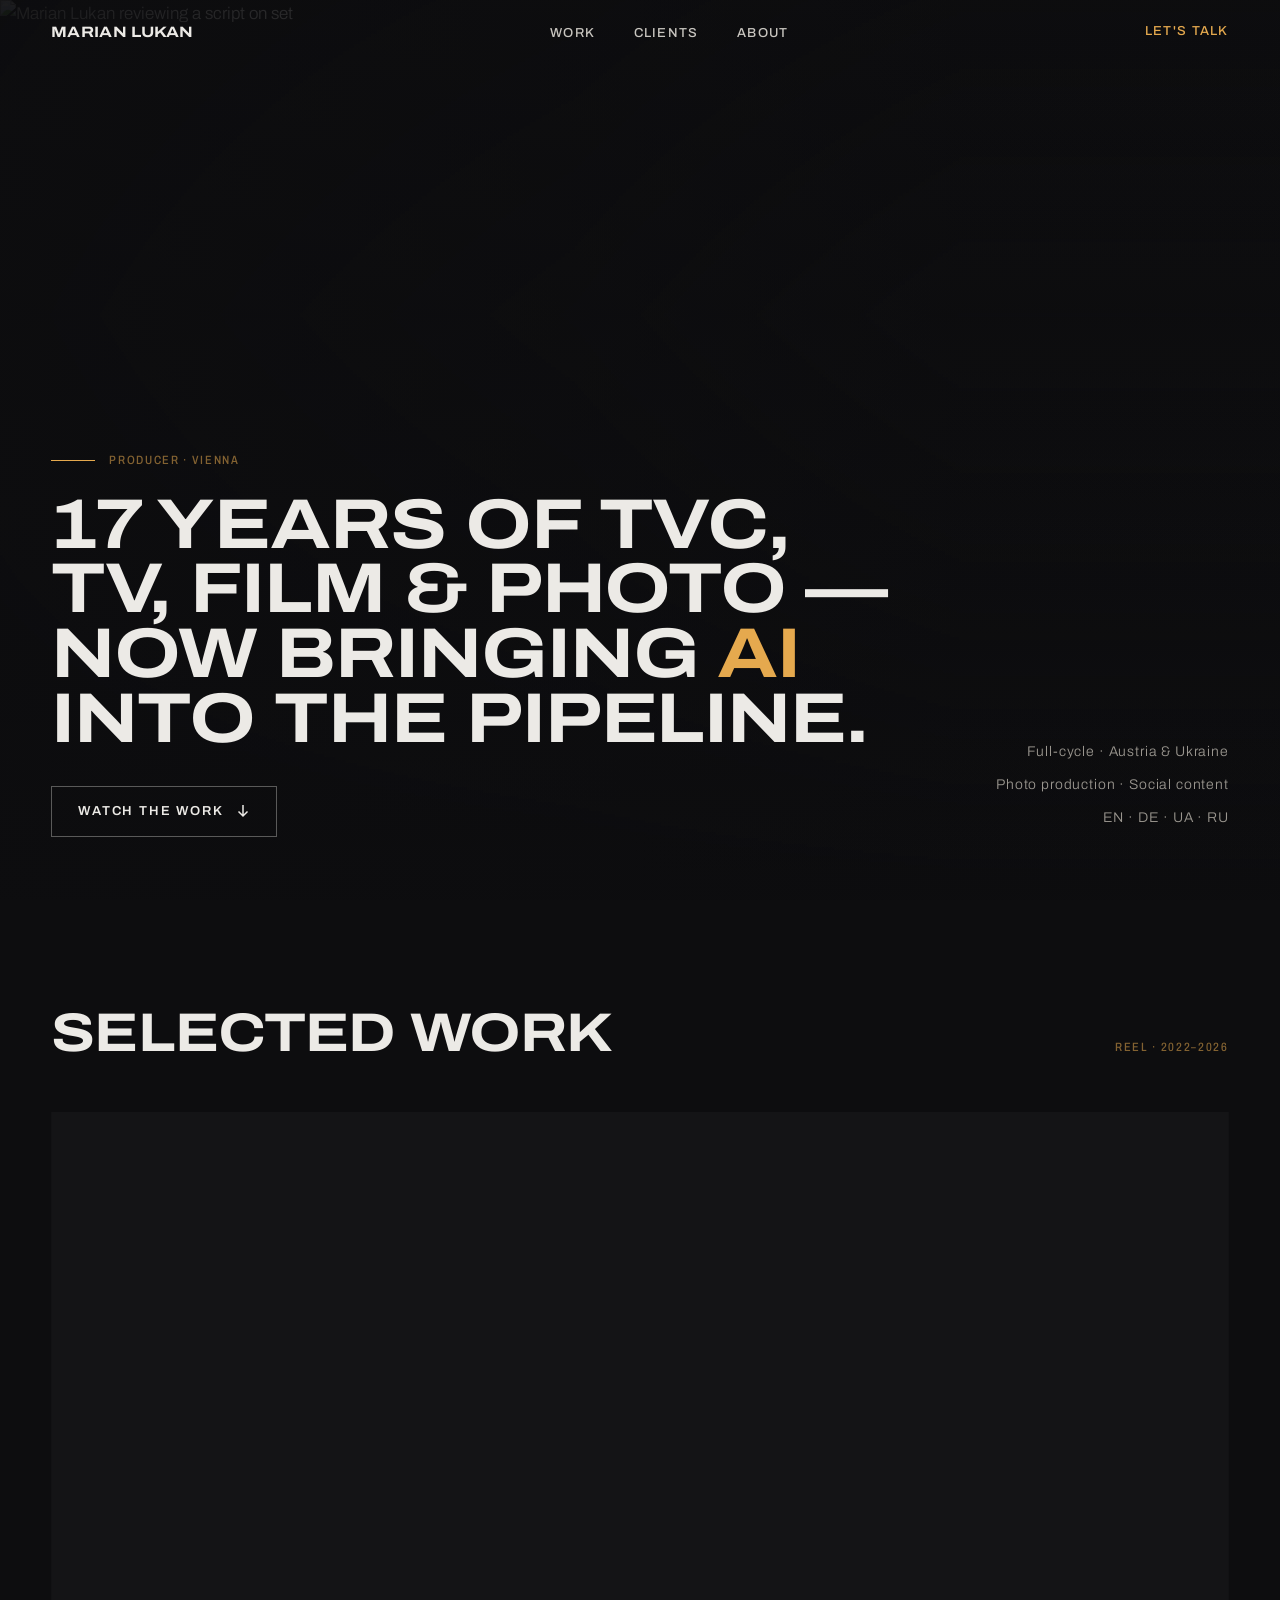
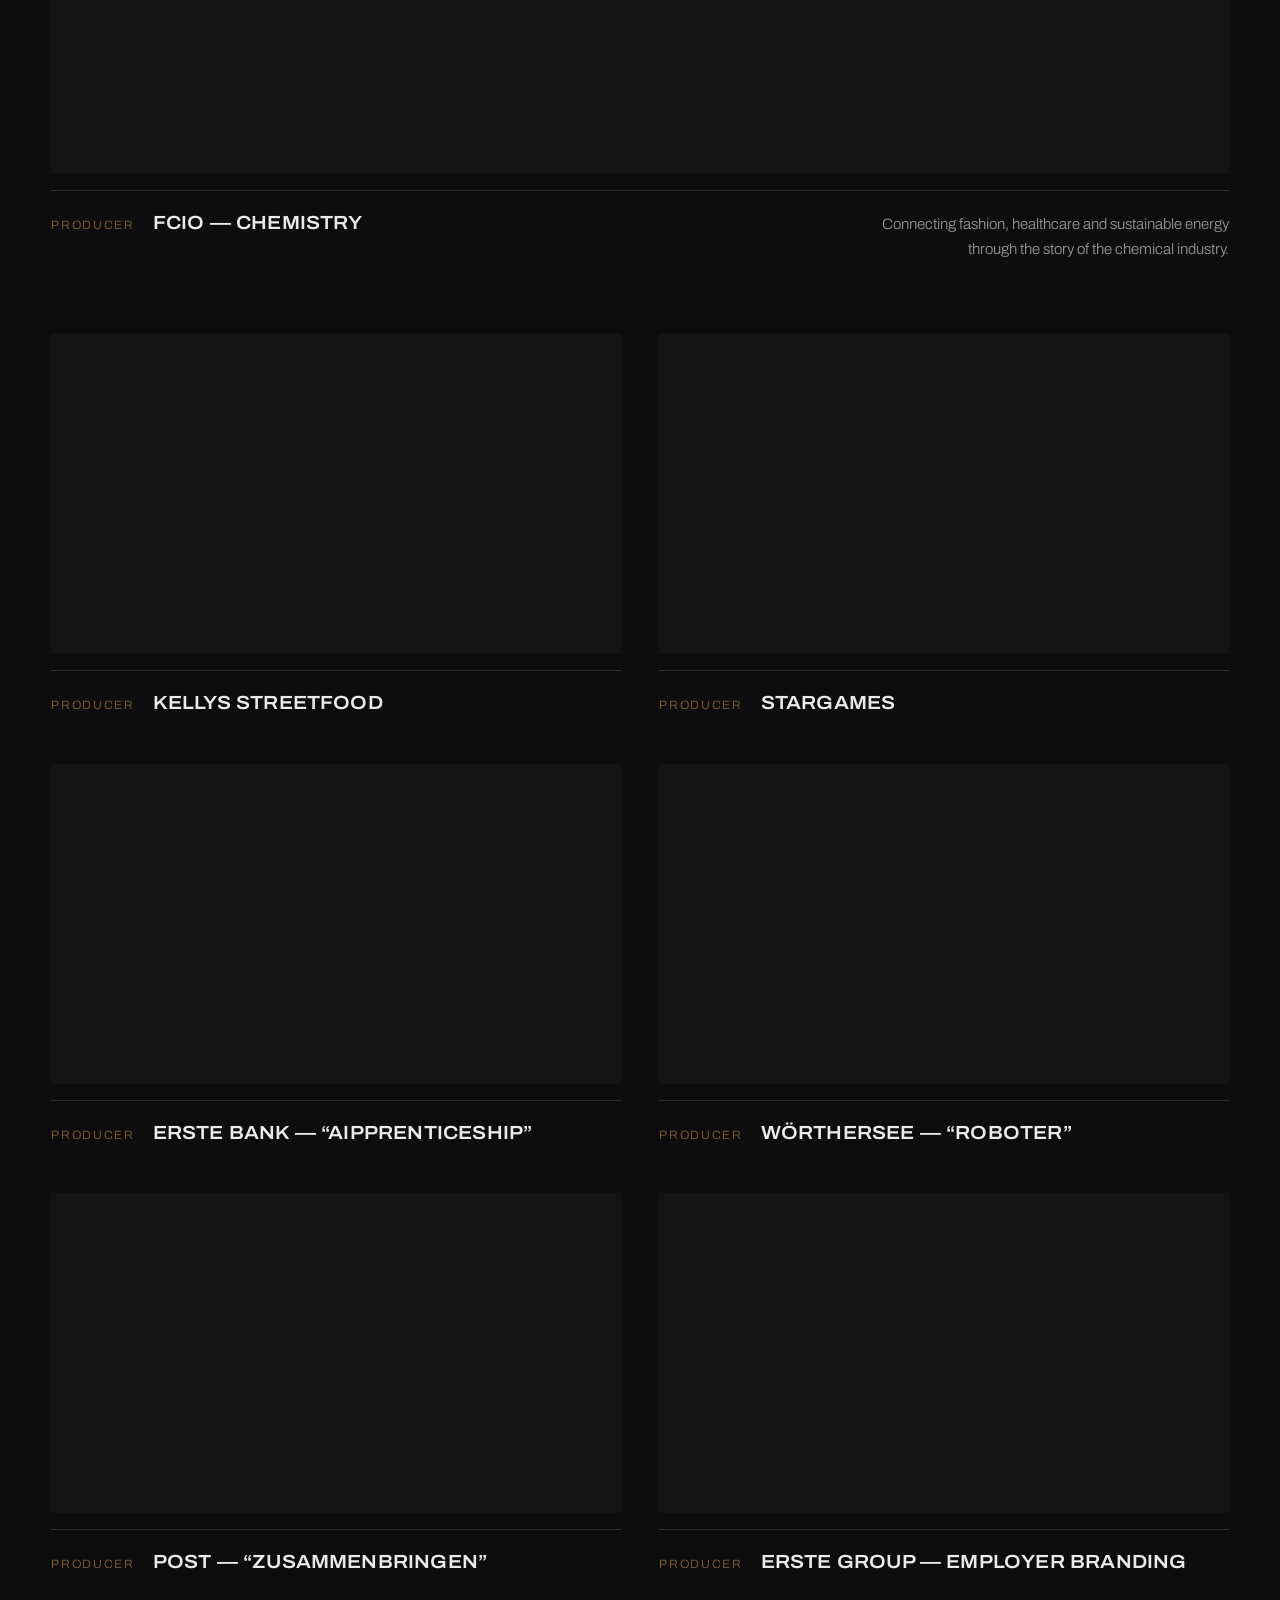
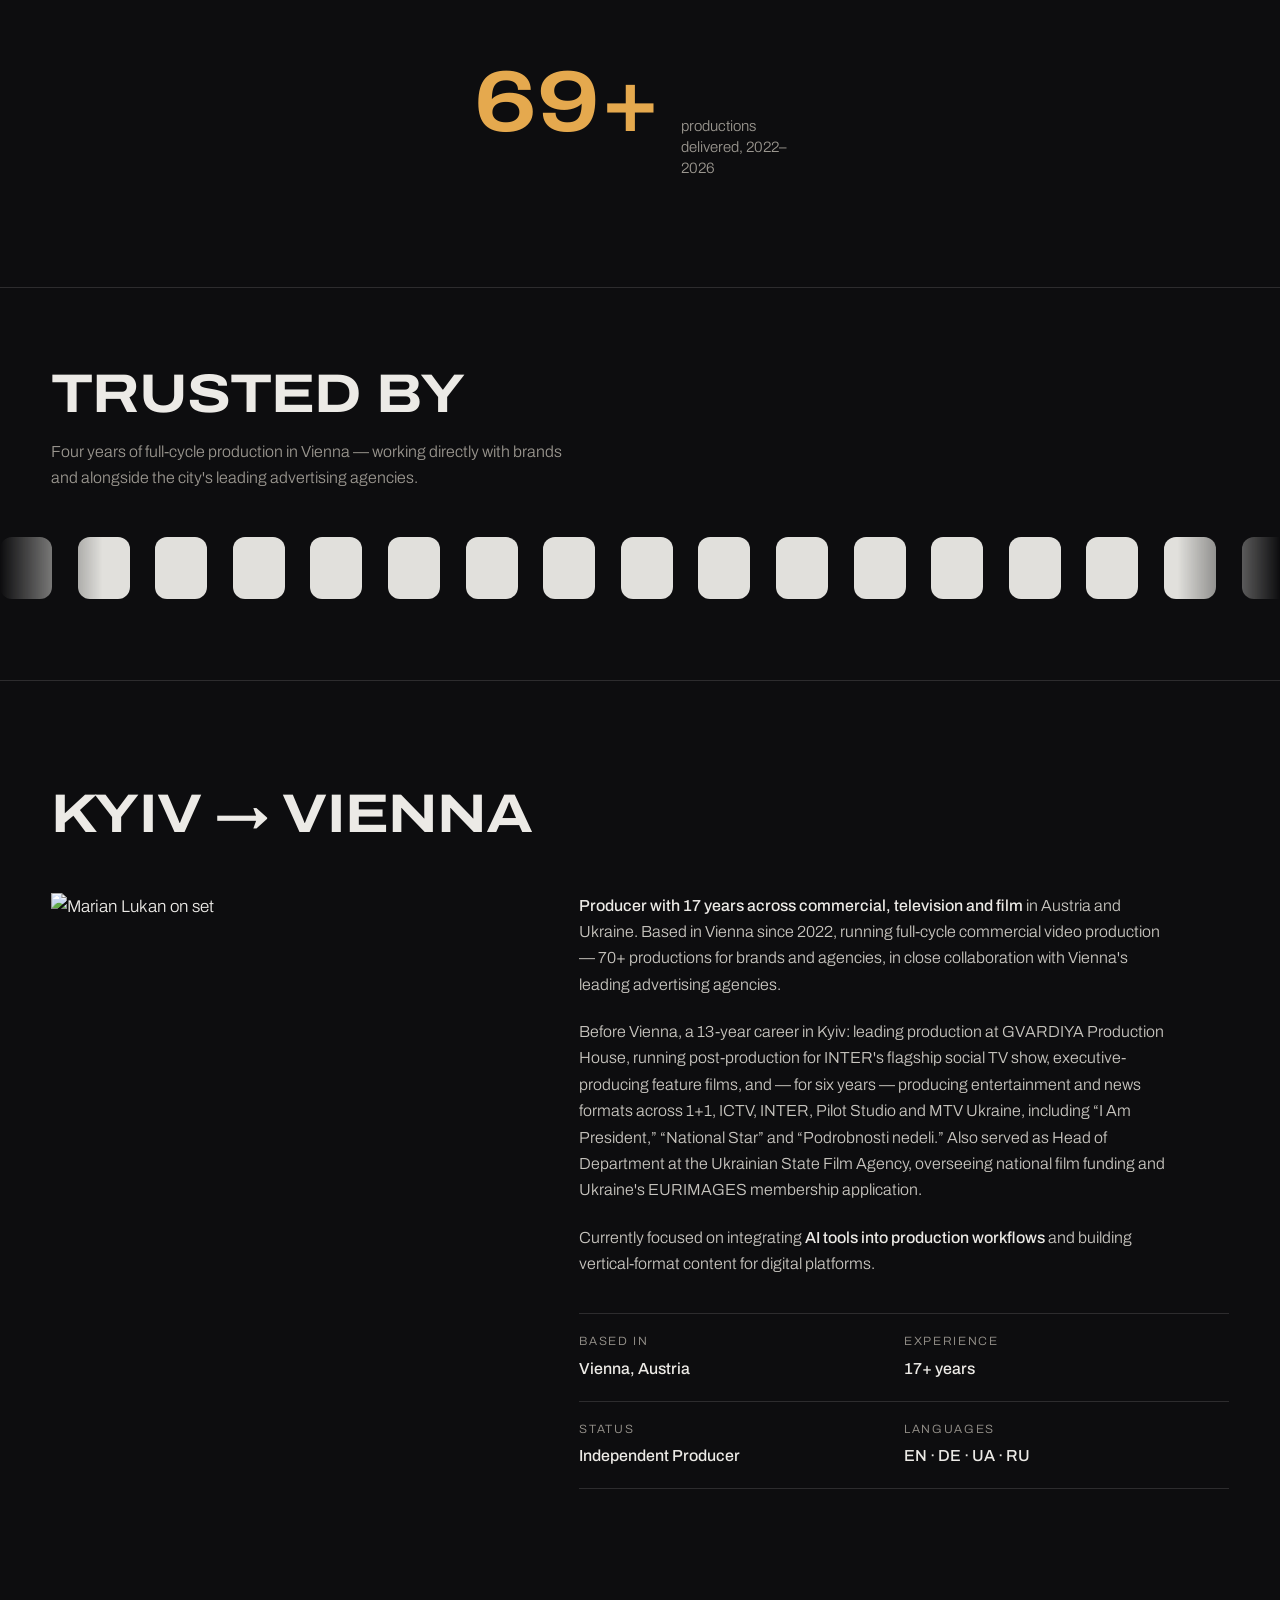
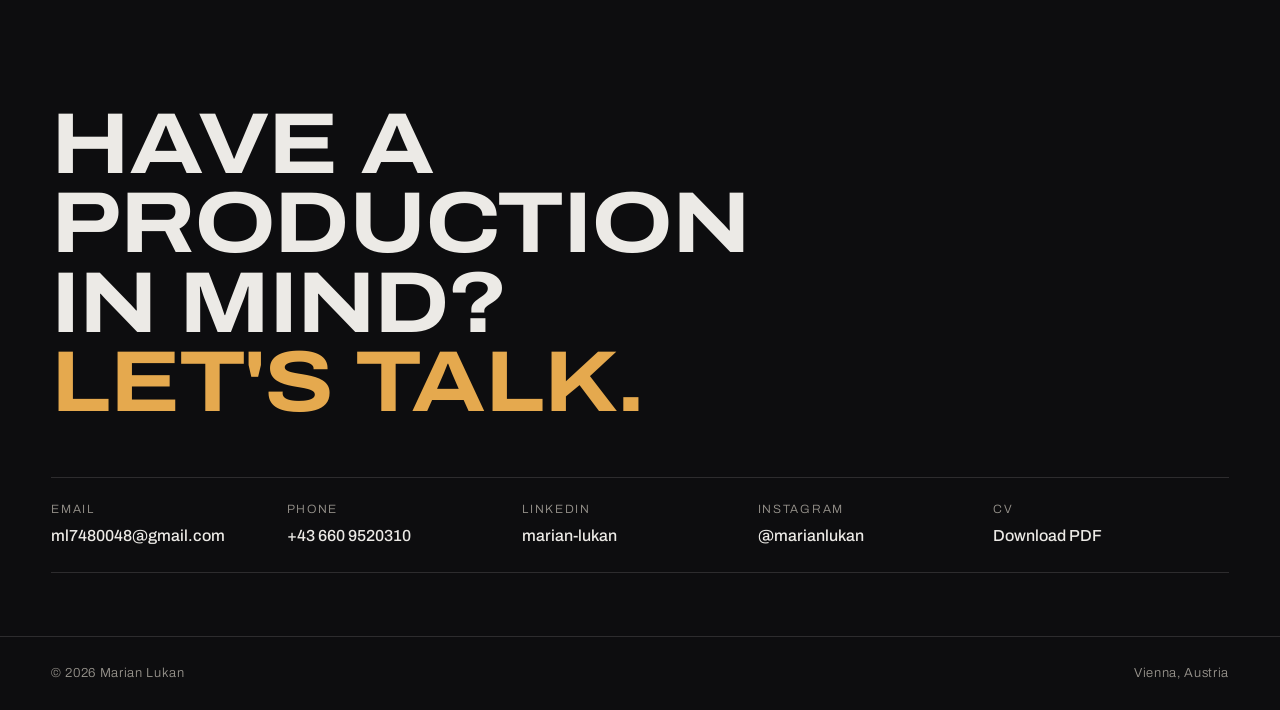
==== index.html @ 4a501e9f "Rework hero headline — AI as addition, not replacement" ====
<!DOCTYPE html>
<html lang="en">
<head>
<!--
THESIS: A producer's site should feel like sitting in a grading suite — the work projected large in the dark, the interface receding. Refuses the light "personal brand" one-pager with cards.
OWN-WORLD: Near-black tungsten room (#0d0d0f), warm projector amber used only as light (kicker rule, hover glow), condensed wide-grotesque display type set like film title cards, timecode labels from the cutting room, hairline separators.
STORY: A brand/agency decision-maker lands, immediately sees scale (17 yrs, 70+ productions), watches real work at cinema scale, scans trusted logos, reads the Kyiv→Vienna arc, and emails.
FIRST VIEWPORT: Full-bleed hero photo, darkened; bottom-left a massive three-line title; top hairline nav; bottom-right role/location slate; primary action = "Watch the work" anchor.
FORM: Cinematic-dark screening room, user-pinned direction (brief wins; no tournament run).
-->
<meta charset="utf-8">
<meta name="viewport" content="width=device-width, initial-scale=1.0">
<title>Marian Lukan — Producer, Vienna</title>
<meta name="description" content="Marian Lukan — Producer based in Vienna. 17 years in TVC / TV / Film production, building an AI-first production pipeline.">
<link rel="preconnect" href="https://fonts.googleapis.com">
<link rel="preconnect" href="https://fonts.gstatic.com" crossorigin>
<link href="https://fonts.googleapis.com/css2?family=Archivo:wdth,wght@62..125,300..800&display=swap" rel="stylesheet">
<style>
:root{
  --ink:#0d0d0f; --ink-2:#141416; --paper:#eceae6; --dim:#9a968f; --line:rgba(236,234,230,.14);
  --amber:#e5a94e; --amber-dim:rgba(229,169,78,.55);
  --pad:clamp(20px,4vw,64px);
  --ease-out:cubic-bezier(.23,1,.32,1);
}
*{margin:0;padding:0;box-sizing:border-box}
html{scroll-behavior:smooth}
@media (prefers-reduced-motion:reduce){html{scroll-behavior:auto}}
section,#work,#clients,#about,#contact{scroll-margin-top:64px}
:focus-visible{outline:2px solid var(--amber);outline-offset:3px}
body{background:var(--ink);color:var(--paper);font:300 17px/1.65 "Archivo",system-ui,sans-serif;-webkit-font-smoothing:antialiased}
::selection{background:var(--amber);color:var(--ink)}
img{display:block;max-width:100%}
a{color:inherit;text-decoration:none}
.wrap{padding-left:var(--pad);padding-right:var(--pad)}
.display{font-variation-settings:"wdth" 118;font-weight:700;text-transform:uppercase;letter-spacing:-.015em;line-height:.92;text-wrap:balance}
.tc{font-variation-settings:"wdth" 80;font-weight:500;font-size:12px;letter-spacing:.14em;text-transform:uppercase;color:var(--amber-dim)}

/* NAV */
nav{position:fixed;inset:0 0 auto 0;z-index:50;display:flex;align-items:center;justify-content:space-between;
  padding:18px var(--pad);border-bottom:1px solid transparent;transition:background .4s,border-color .4s}
nav.scrolled{background:rgba(13,13,15,.72);backdrop-filter:blur(18px) saturate(160%);-webkit-backdrop-filter:blur(18px) saturate(160%);border-color:var(--line)}
@media (prefers-reduced-transparency:reduce){nav.scrolled{background:var(--ink);backdrop-filter:none;-webkit-backdrop-filter:none}}
nav .logo{font-variation-settings:"wdth" 118;font-weight:700;text-transform:uppercase;letter-spacing:.02em;font-size:15px}
nav ul{display:flex;gap:clamp(16px,3vw,40px);list-style:none}
nav ul a{font-size:13px;letter-spacing:.1em;text-transform:uppercase;font-weight:500;color:#c9c6c0;transition:color 200ms ease}
nav ul a:hover,nav ul a:focus-visible{color:var(--paper)}
nav .mail{font-size:13px;letter-spacing:.1em;text-transform:uppercase;font-weight:500;color:var(--amber);transition:color 200ms ease}
nav .mail:hover{color:var(--paper)}

/* HERO */
.hero{position:relative;min-height:100svh;display:flex;align-items:flex-end;overflow:hidden}
.hero img{position:absolute;inset:0;width:100%;height:100%;object-fit:cover;object-position:center 30%;filter:saturate(.85) contrast(1.05)}
@media (prefers-reduced-motion:no-preference){
  .hero img{animation:heroZoom 2.8s cubic-bezier(.23,1,.32,1) both}
  @keyframes heroZoom{from{transform:scale(1.07)}to{transform:scale(1)}}
  .hero .kicker,.hero h1,.hero .cta,.hero .slate{opacity:0;transform:translateY(28px);animation:heroUp 900ms var(--ease-out) forwards}
  .hero .kicker{animation-delay:150ms}
  .hero h1{animation-delay:300ms}
  .hero .cta{animation-delay:550ms}
  .hero .slate{animation-delay:700ms}
  @keyframes heroUp{to{opacity:1;transform:none}}
  .kicker::before{transform-origin:left;animation:rule 700ms var(--ease-out) 250ms both}
  @keyframes rule{from{transform:scaleX(0)}to{transform:scaleX(1)}}
}
.hero::after{content:"";position:absolute;inset:0;background:
  linear-gradient(90deg,rgba(13,13,15,.85) 0%,rgba(13,13,15,.55) 45%,rgba(13,13,15,.2) 75%),
  linear-gradient(180deg,rgba(13,13,15,.6) 0%,rgba(13,13,15,.25) 35%,rgba(13,13,15,.55) 65%,rgba(13,13,15,.96) 100%)}
.hero-inner{position:relative;z-index:2;width:100%;display:flex;align-items:flex-end;justify-content:space-between;gap:32px;
  padding:0 var(--pad) clamp(40px,7vh,72px)}
.hero h1{font-size:clamp(2.4rem,6.5vw,4.4rem);max-width:18ch}
.hero h1 em{font-style:normal;color:var(--amber)}
.hero .slate{flex:none;text-align:right;display:flex;flex-direction:column;gap:10px;padding-bottom:8px}
.hero .slate p{font-size:14px;color:var(--dim);letter-spacing:.06em}
.hero .slate strong{color:var(--paper);font-weight:500}
.kicker{display:flex;align-items:center;gap:14px;margin-bottom:22px}
.kicker::before{content:"";width:44px;height:1px;background:var(--amber)}
.cta{display:inline-flex;align-items:center;gap:12px;margin-top:34px;border:1px solid rgba(236,234,230,.35);
  padding:14px 26px;font-size:13px;letter-spacing:.14em;text-transform:uppercase;font-weight:600;
  transition:border-color 200ms ease,color 200ms ease,transform 160ms var(--ease-out)}
.cta:hover,.cta:focus-visible{border-color:var(--amber);color:var(--amber)}
.cta:active{transform:scale(.97)}
.cta svg{transition:transform 250ms var(--ease-out)}
@media (hover:hover) and (pointer:fine){.cta:hover svg{transform:translateY(4px)}}

/* SECTION HEADERS */
section{padding:clamp(80px,12vh,140px) 0}
.sec-head{display:flex;align-items:baseline;justify-content:space-between;gap:24px;margin-bottom:clamp(36px,6vh,64px)}
.sec-head h2{font-size:clamp(2rem,4.5vw,3.4rem)}
.sec-head .tc{white-space:nowrap}

/* WORK */
#work{padding-top:clamp(80px,12vh,140px)}
.feature{margin-bottom:clamp(48px,8vh,88px)}
.frame{position:relative;aspect-ratio:16/9;background:var(--ink-2);overflow:hidden}
@media (prefers-reduced-motion:no-preference){
  .rv .frame{clip-path:inset(0 0 100% 0);transition:clip-path 900ms var(--ease-out);transition-delay:var(--d,0ms)}
  .rv.in .frame{clip-path:inset(0 0 0 0)}
}
.frame iframe{position:absolute;inset:0;width:100%;height:100%;border:0}
.credit{display:flex;align-items:baseline;gap:18px;padding-top:16px;border-top:1px solid var(--line);margin-top:16px;transition:border-color 250ms ease}
@media (hover:hover) and (pointer:fine){article:hover .credit{border-color:rgba(229,169,78,.45)}}
.credit h3{font-variation-settings:"wdth" 110;font-weight:600;font-size:19px;text-transform:uppercase;letter-spacing:.01em}
.credit .role{font-size:12px;letter-spacing:.14em;text-transform:uppercase;color:var(--amber-dim);flex:none}
.credit p{color:var(--dim);font-size:15px;margin-left:auto;max-width:44ch;text-align:right}
.reel{display:grid;grid-template-columns:1fr 1fr;gap:clamp(24px,3.5vw,48px) clamp(20px,3vw,40px)}
.reel .credit p{display:none}
.tally{display:flex;align-items:baseline;gap:20px;justify-content:center;margin-top:clamp(56px,9vh,96px)}
.tally strong{font-variation-settings:"wdth" 118;font-weight:700;font-size:clamp(3.4rem,7vw,5.4rem);line-height:1;color:var(--amber)}
.tally span{color:var(--dim);font-size:15px;max-width:14ch;line-height:1.4}

/* CLIENTS */
#clients{border-top:1px solid var(--line);border-bottom:1px solid var(--line);padding:clamp(56px,9vh,90px) 0;overflow:hidden}
.marquee-mask{overflow:hidden;-webkit-mask-image:linear-gradient(90deg,transparent,#000 8%,#000 92%,transparent);mask-image:linear-gradient(90deg,transparent,#000 8%,#000 92%,transparent)}
.marquee{display:flex;align-items:center;gap:clamp(16px,2vw,28px);width:max-content;animation:scroll 48s linear infinite;margin-top:clamp(32px,5vh,52px)}
.marquee:hover{animation-play-state:paused}
.marquee img{height:34px;width:auto;box-sizing:content-box;background:#f4f2ee;padding:14px 26px;border-radius:12px;opacity:.92;transition:opacity 200ms ease}
@media (hover:hover) and (pointer:fine){.marquee img:hover{opacity:1}}
@keyframes scroll{to{transform:translateX(-50%)}}
@media (prefers-reduced-motion:reduce){.marquee{animation:none;flex-wrap:wrap;width:auto;padding:0 var(--pad)}.marquee+.marquee{display:none}}
#clients .lede{color:var(--dim);max-width:60ch;font-size:16px}

/* ABOUT */
.about-grid{display:grid;grid-template-columns:minmax(280px,5fr) 7fr;gap:clamp(36px,5vw,72px);align-items:start}
.about-grid img{filter:saturate(.85);position:sticky;top:96px}
.about-copy p{color:#c9c6c0;max-width:66ch;margin-bottom:1.3em;font-size:clamp(16px,1.25vw,18px)}
.about-copy p strong{color:var(--paper);font-weight:500}
.facts{display:grid;grid-template-columns:repeat(2,1fr);gap:0;margin-top:clamp(28px,4vh,44px);border-top:1px solid var(--line)}
.facts div{padding:18px 0;border-bottom:1px solid var(--line)}
.facts dt{font-size:12px;letter-spacing:.14em;text-transform:uppercase;color:var(--dim);margin-bottom:4px}
.facts dd{font-weight:500;font-size:16px}

/* CONTACT */
#contact{padding-bottom:clamp(48px,7vh,72px)}
#contact h2{font-size:clamp(2.6rem,7.5vw,5.4rem);max-width:14ch;margin-bottom:clamp(36px,6vh,60px)}
#contact h2 a{color:var(--amber);transition:color .3s}
#contact h2 a:hover{color:var(--paper)}
.channels{display:grid;grid-template-columns:repeat(auto-fit,minmax(200px,1fr));border-top:1px solid var(--line)}
.channels a{padding:22px 0;border-bottom:1px solid var(--line);display:flex;flex-direction:column;gap:4px}
@media (hover:hover) and (pointer:fine){.channels a:hover .val{color:var(--amber);transform:translateX(4px)}}
.channels a:active .val{color:var(--amber)}
.channels .lbl{font-size:12px;letter-spacing:.14em;text-transform:uppercase;color:var(--dim)}
.channels .val{font-weight:500;font-size:16px;overflow-wrap:anywhere;transition:color 200ms ease,transform 250ms var(--ease-out)}
footer{display:flex;justify-content:space-between;gap:16px;padding:26px var(--pad);border-top:1px solid var(--line);color:var(--dim);font-size:13px;letter-spacing:.05em}

/* REVEAL */
.rv{opacity:1;transform:none}
@media (prefers-reduced-motion:no-preference){
  .rv{opacity:0;transform:translateY(22px);transition:opacity 700ms var(--ease-out),transform 700ms var(--ease-out);transition-delay:var(--d,0ms)}
  .rv.in{opacity:1;transform:none}
  .reel article:nth-child(even){--d:70ms}
}

@media (max-width:860px){
  nav ul{display:none}
  .hero-inner{flex-direction:column;align-items:flex-start}
  .hero .slate{text-align:left}
  .reel{grid-template-columns:1fr}
  .about-grid{grid-template-columns:1fr}
  .about-grid img{position:static;max-height:60vh;width:100%;object-fit:cover}
  .credit p{display:none}
  .sec-head{flex-direction:column;gap:8px}
}
</style>
</head>
<body>

<nav id="nav" aria-label="Main">
  <a class="logo" href="#top">Marian&nbsp;Lukan</a>
  <ul>
    <li><a href="#work">Work</a></li>
    <li><a href="#clients">Clients</a></li>
    <li><a href="#about">About</a></li>
  </ul>
  <a class="mail" href="#contact">Let's talk</a>
</nav>

<header class="hero" id="top">
  <img src="https://www.marianlukan.com/hero-photo.jpg" alt="Marian Lukan reviewing a script on set" fetchpriority="high">
  <div class="hero-inner">
    <div>
      <p class="kicker tc">Producer · Vienna</p>
      <h1 class="display">17 years of TVC, TV, film &amp; photo — now bringing <em>AI</em> into the pipeline.</h1>
      <a class="cta" href="#work">Watch the work
        <svg width="14" height="14" viewBox="0 0 14 14" fill="none" aria-hidden="true"><path d="M7 1v11M2.5 7.5 7 12l4.5-4.5" stroke="currentColor" stroke-width="1.5"/></svg>
      </a>
    </div>
    <div class="slate">
      <p>Full-cycle · Austria &amp; Ukraine</p>
      <p>Photo production · Social content</p>
      <p>EN · DE · UA · RU</p>
    </div>
  </div>
</header>

<main>
<section id="work" class="wrap">
  <div class="sec-head rv">
    <h2 class="display">Selected work</h2>
    <span class="tc">Reel · 2022–2026</span>
  </div>

  <article class="feature rv">
    <div class="frame"><iframe src="https://player.mux.com/1PFDBpw4gl4MiMhvksRnbScwiLF2sbvMvujB1lGki00c" title="FCIO — Chemistry" allowfullscreen allow="fullscreen; encrypted-media" loading="lazy"></iframe></div>
    <div class="credit">
      <span class="role">Producer</span>
      <h3>FCIO — Chemistry</h3>
      <p>Connecting fashion, healthcare and sustainable energy through the story of the chemical industry.</p>
    </div>
  </article>

  <div class="reel">
    <article class="rv">
      <div class="frame"><iframe src="https://player.mux.com/k1AJqGoQWpnnZ2V9f7DpNWNJu8uR3l8ZRgJyru81NOQ" title="KELLYs Streetfood" allowfullscreen allow="fullscreen; encrypted-media" loading="lazy"></iframe></div>
      <div class="credit"><span class="role">Producer</span><h3>KELLYs Streetfood</h3></div>
    </article>
    <article class="rv">
      <div class="frame"><iframe src="https://player.mux.com/6u01DL102PlCBa2Q1XRJVNSiy5EalAFyDQY02T3IYZUSoA" title="StarGames" allowfullscreen allow="fullscreen; encrypted-media" loading="lazy"></iframe></div>
      <div class="credit"><span class="role">Producer</span><h3>StarGames</h3></div>
    </article>
    <article class="rv">
      <div class="frame"><iframe src="https://player.mux.com/UyHeIbfVpnhSvrEz3S99fxXxAvysOR9lveCeYgG7g5E" title="Erste Bank — AIpprenticeship" allowfullscreen allow="fullscreen; encrypted-media" loading="lazy"></iframe></div>
      <div class="credit"><span class="role">Producer</span><h3>Erste Bank — “AIpprenticeship”</h3></div>
    </article>
    <article class="rv">
      <div class="frame"><iframe src="https://player.vimeo.com/video/1184769369" title="Wörthersee — Roboter" allowfullscreen allow="fullscreen; encrypted-media" loading="lazy"></iframe></div>
      <div class="credit"><span class="role">Producer</span><h3>Wörthersee — “Roboter”</h3></div>
    </article>
    <article class="rv">
      <div class="frame"><iframe src="https://player.vimeo.com/video/818875977" title="Post — Zusammenbringen" allowfullscreen allow="fullscreen; encrypted-media" loading="lazy"></iframe></div>
      <div class="credit"><span class="role">Producer</span><h3>Post — “Zusammenbringen”</h3></div>
    </article>
    <article class="rv">
      <div class="frame"><iframe src="https://player.vimeo.com/video/1120310630" title="Erste Group — Employer Branding" allowfullscreen allow="fullscreen; encrypted-media" loading="lazy"></iframe></div>
      <div class="credit"><span class="role">Producer</span><h3>Erste Group — Employer Branding</h3></div>
    </article>
  </div>

  <div class="tally rv">
    <strong id="count" data-target="70">0+</strong>
    <span>productions delivered, 2022–2026</span>
  </div>
</section>

<section id="clients">
  <div class="wrap rv">
    <div class="sec-head" style="margin-bottom:20px">
      <h2 class="display">Trusted by</h2>
    </div>
    <p class="lede">Four years of full-cycle production in Vienna — working directly with brands and alongside the city's leading advertising agencies.</p>
  </div>
  <div class="marquee-mask"><div class="marquee" aria-hidden="true">
    <img src="https://www.marianlukan.com/asics.png" alt=""><img src="https://www.marianlukan.com/erste.png" alt=""><img src="https://www.marianlukan.com/spar.png" alt=""><img src="https://www.marianlukan.com/billa.png" alt=""><img src="https://www.marianlukan.com/ikea.png" alt=""><img src="https://www.marianlukan.com/audi.png" alt=""><img src="https://www.marianlukan.com/siemens.png" alt=""><img src="https://www.marianlukan.com/takeda.png" alt=""><img src="https://www.marianlukan.com/post.png" alt=""><img src="https://www.marianlukan.com/zurich.png" alt=""><img src="https://www.marianlukan.com/magenta.png" alt=""><img src="https://www.marianlukan.com/penny.png" alt=""><img src="https://www.marianlukan.com/rewe.png" alt=""><img src="https://www.marianlukan.com/volksbank.png" alt=""><img src="https://www.marianlukan.com/interspar.png" alt=""><img src="https://www.marianlukan.com/puls4.png" alt=""><img src="https://www.marianlukan.com/gardena.png" alt=""><img src="https://www.marianlukan.com/einhell.png" alt=""><img src="https://www.marianlukan.com/stargames.png" alt=""><img src="https://www.marianlukan.com/kellys.png" alt=""><img src="https://www.marianlukan.com/solarwatt.png" alt="">
    <img src="https://www.marianlukan.com/asics.png" alt=""><img src="https://www.marianlukan.com/erste.png" alt=""><img src="https://www.marianlukan.com/spar.png" alt=""><img src="https://www.marianlukan.com/billa.png" alt=""><img src="https://www.marianlukan.com/ikea.png" alt=""><img src="https://www.marianlukan.com/audi.png" alt=""><img src="https://www.marianlukan.com/siemens.png" alt=""><img src="https://www.marianlukan.com/takeda.png" alt=""><img src="https://www.marianlukan.com/post.png" alt=""><img src="https://www.marianlukan.com/zurich.png" alt=""><img src="https://www.marianlukan.com/magenta.png" alt=""><img src="https://www.marianlukan.com/penny.png" alt=""><img src="https://www.marianlukan.com/rewe.png" alt=""><img src="https://www.marianlukan.com/volksbank.png" alt=""><img src="https://www.marianlukan.com/interspar.png" alt=""><img src="https://www.marianlukan.com/puls4.png" alt=""><img src="https://www.marianlukan.com/gardena.png" alt=""><img src="https://www.marianlukan.com/einhell.png" alt=""><img src="https://www.marianlukan.com/stargames.png" alt=""><img src="https://www.marianlukan.com/kellys.png" alt=""><img src="https://www.marianlukan.com/solarwatt.png" alt="">
  </div></div>
</section>

<section id="about" class="wrap">
  <div class="sec-head rv">
    <h2 class="display">Kyiv → Vienna</h2>
  </div>
  <div class="about-grid">
    <img class="rv" src="https://www.marianlukan.com/about-photo.jpg" alt="Marian Lukan on set" loading="lazy">
    <div class="about-copy rv">
      <p><strong>Producer with 17 years across commercial, television and film</strong> in Austria and Ukraine. Based in Vienna since 2022, running full-cycle commercial video production — 70+ productions for brands and agencies, in close collaboration with Vienna's leading advertising agencies.</p>
      <p>Before Vienna, a 13-year career in Kyiv: leading production at GVARDIYA Production House, running post-production for INTER's flagship social TV show, executive-producing feature films, and — for six years — producing entertainment and news formats across 1+1, ICTV, INTER, Pilot Studio and MTV Ukraine, including “I Am President,” “National Star” and “Podrobnosti nedeli.” Also served as Head of Department at the Ukrainian State Film Agency, overseeing national film funding and Ukraine's EURIMAGES membership application.</p>
      <p>Currently focused on integrating <strong>AI tools into production workflows</strong> and building vertical-format content for digital platforms.</p>
      <dl class="facts">
        <div><dt>Based in</dt><dd>Vienna, Austria</dd></div>
        <div><dt>Experience</dt><dd>17+ years</dd></div>
        <div><dt>Status</dt><dd>Independent Producer</dd></div>
        <div><dt>Languages</dt><dd>EN · DE · UA · RU</dd></div>
      </dl>
    </div>
  </div>
</section>

<section id="contact" class="wrap">
  <h2 class="display rv">Have a production in mind? <a href="mailto:ml7480048@gmail.com">Let's talk.</a></h2>
  <div class="channels rv">
    <a href="mailto:ml7480048@gmail.com"><span class="lbl">Email</span><span class="val">ml7480048@gmail.com</span></a>
    <a href="tel:+436609520310"><span class="lbl">Phone</span><span class="val">+43 660 9520310</span></a>
    <a href="https://www.linkedin.com/in/marian-lukan-68a03b15/" target="_blank" rel="noopener"><span class="lbl">LinkedIn</span><span class="val">marian-lukan</span></a>
    <a href="https://www.instagram.com/marianlukan/" target="_blank" rel="noopener"><span class="lbl">Instagram</span><span class="val">@marianlukan</span></a>
    <a href="https://www.marianlukan.com/cv.html" target="_blank" rel="noopener"><span class="lbl">CV</span><span class="val">Download PDF</span></a>
  </div>
</section>
</main>

<footer>
  <span>© 2026 Marian Lukan</span>
  <span>Vienna, Austria</span>
</footer>

<script>
const nav=document.getElementById('nav');
addEventListener('scroll',()=>nav.classList.toggle('scrolled',scrollY>40),{passive:true});
const io=new IntersectionObserver(es=>es.forEach(e=>{if(e.isIntersecting){e.target.classList.add('in');io.unobserve(e.target)}}),{threshold:.12});
document.querySelectorAll('.rv').forEach(el=>io.observe(el));
/* count-up 0 → 70 when tally enters view */
const count=document.getElementById('count');
const reduce=matchMedia('(prefers-reduced-motion: reduce)').matches;
const cio=new IntersectionObserver(es=>{if(!es[0].isIntersecting)return;cio.disconnect();
  const target=+count.dataset.target;
  if(reduce){count.textContent=target+'+';return}
  const t0=performance.now(),dur=1400;
  (function tick(t){const p=Math.min((t-t0)/dur,1),e=1-Math.pow(1-p,4);
    count.textContent=Math.round(e*target)+'+';
    if(p<1)requestAnimationFrame(tick)})(t0);
},{threshold:.6});
cio.observe(count);
</script>
</body>
</html>
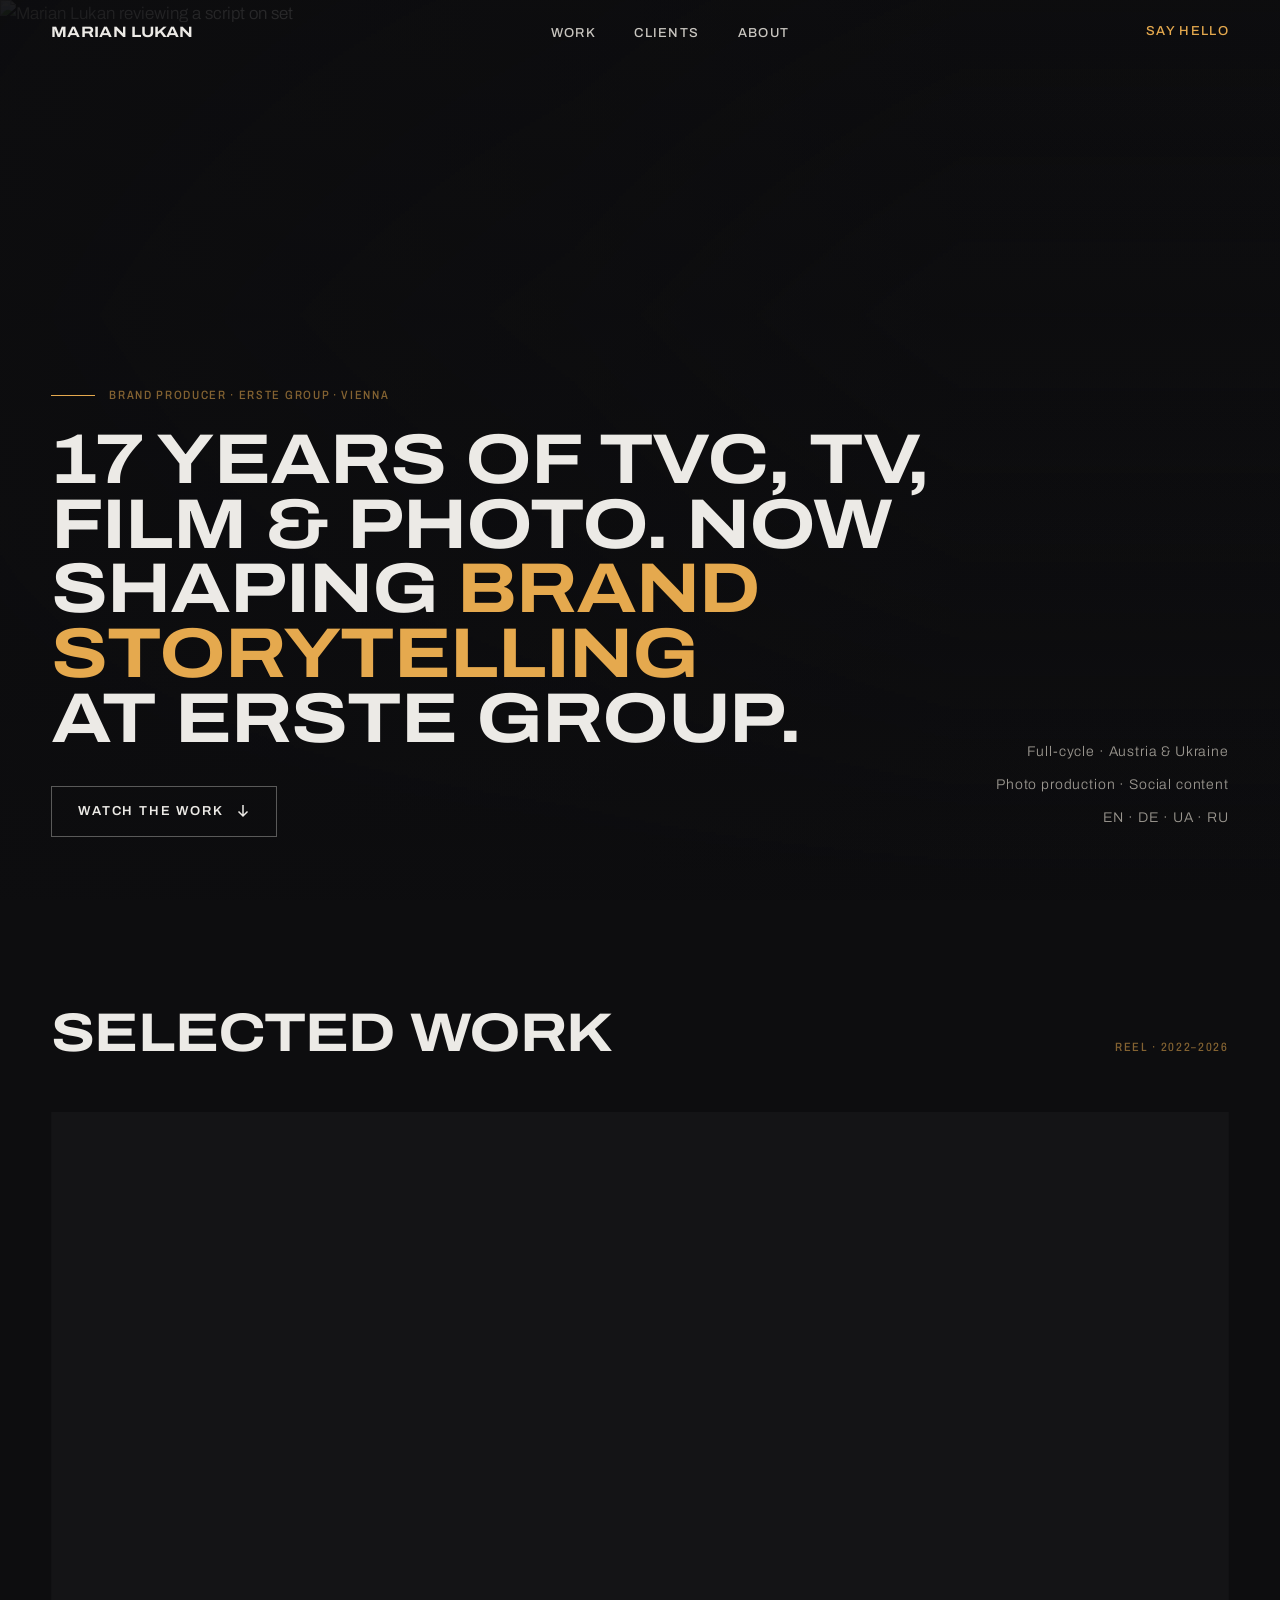
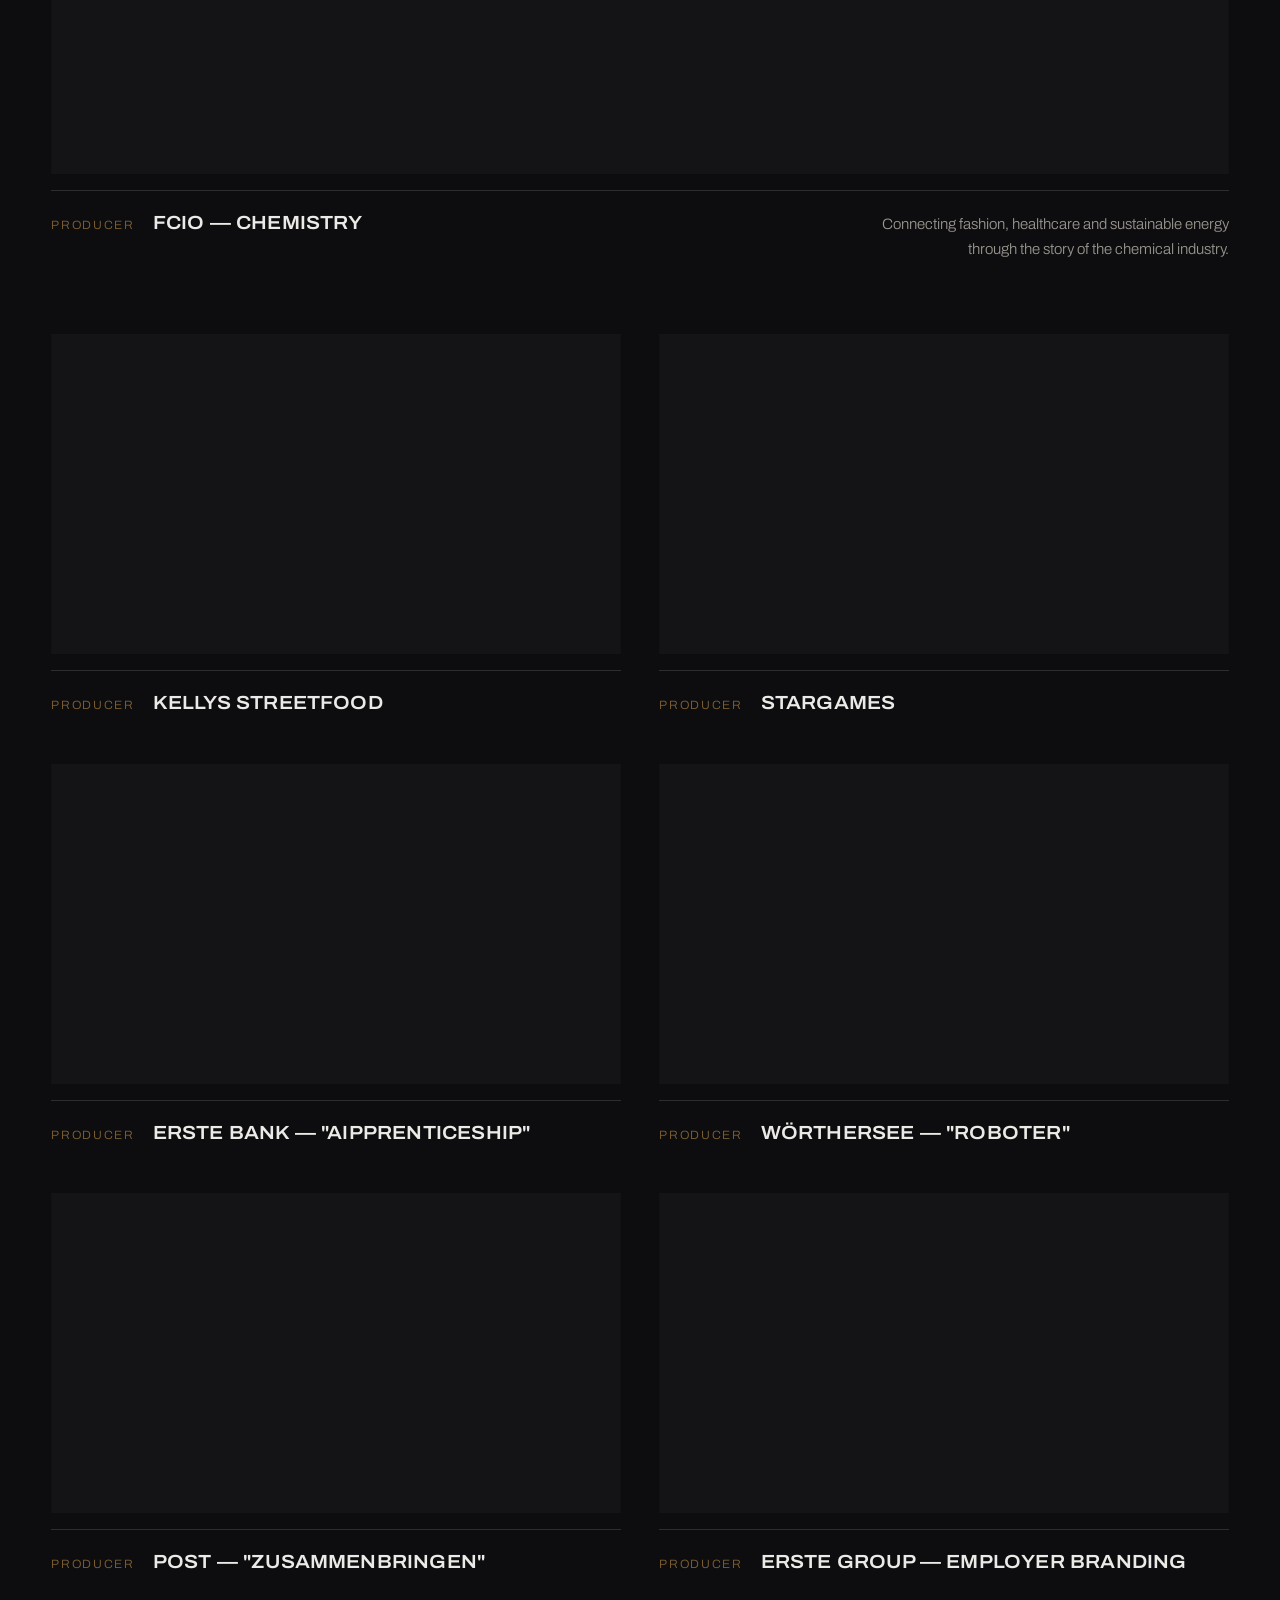
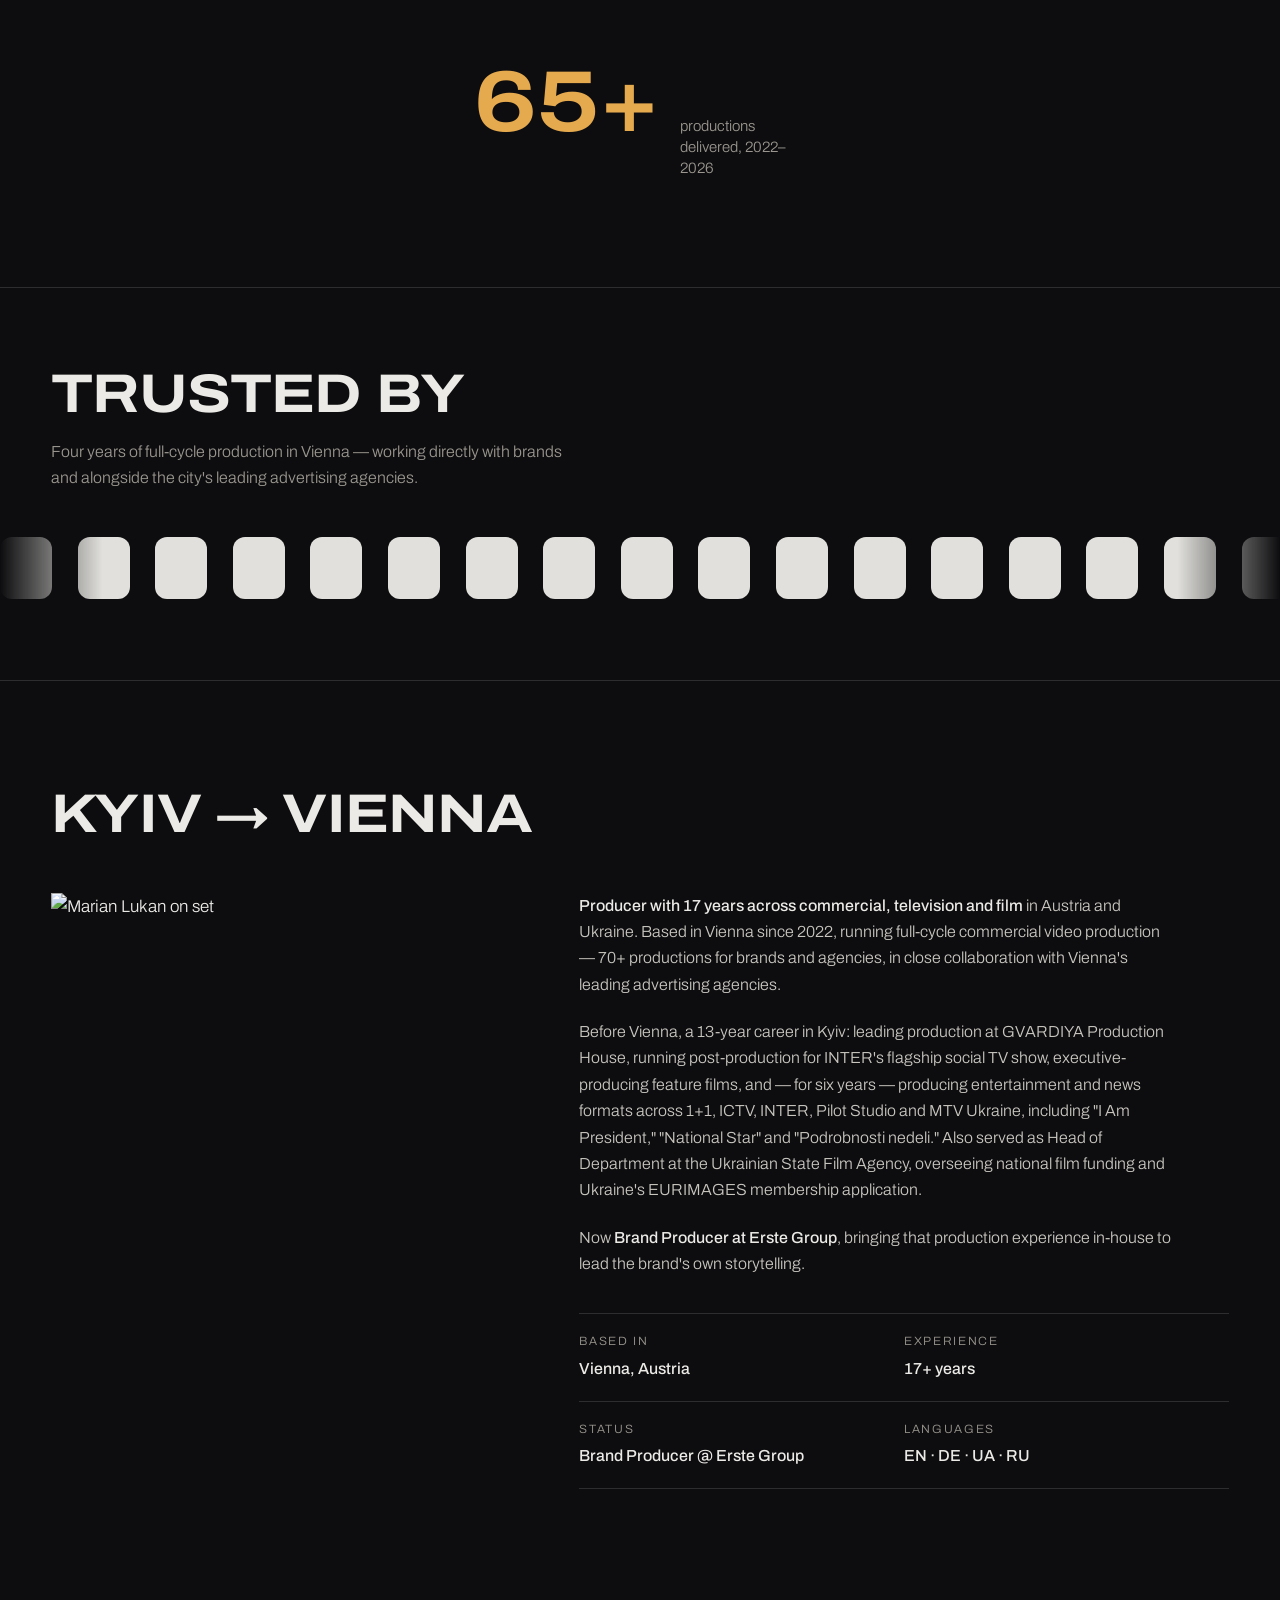
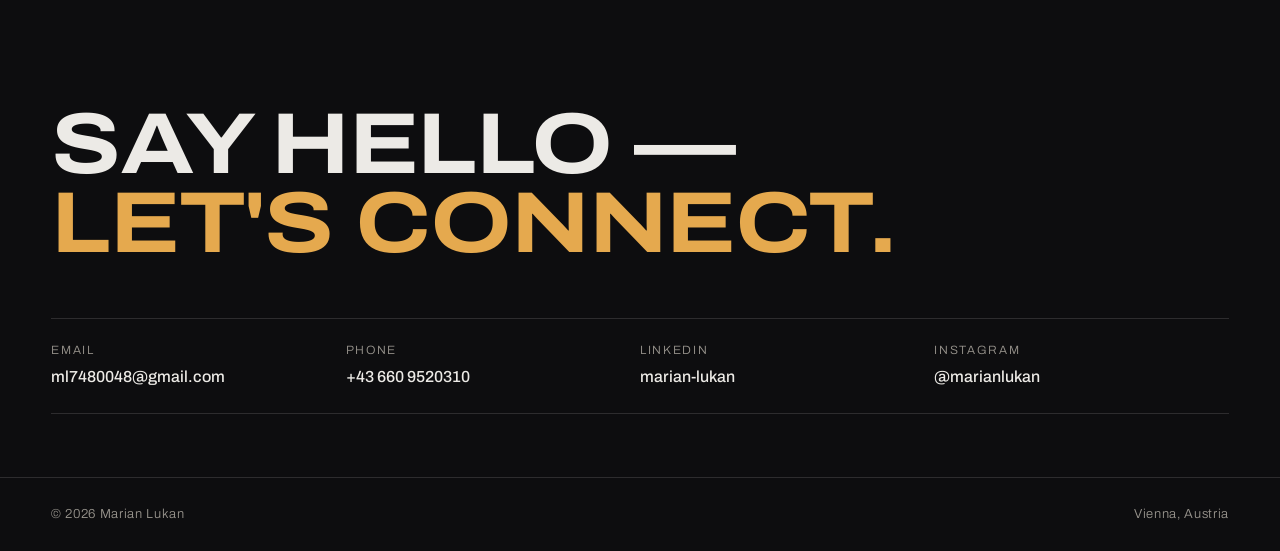
==== commit 6b991b33: "Update index.html" ====
--- a/index.html
+++ b/index.html
@@ -10,8 +10,8 @@
 -->
 <meta charset="utf-8">
 <meta name="viewport" content="width=device-width, initial-scale=1.0">
-<title>Marian Lukan — Producer, Vienna</title>
-<meta name="description" content="Marian Lukan — Producer based in Vienna. 17 years in TVC / TV / Film production, building an AI-first production pipeline.">
+<title>Marian Lukan — Brand Producer, Erste Group</title>
+<meta name="description" content="Marian Lukan — Brand Producer at Erste Group, based in Vienna. 17 years in TVC / TV / Film production.">
 <link rel="preconnect" href="https://fonts.googleapis.com">
 <link rel="preconnect" href="https://fonts.gstatic.com" crossorigin>
 <link href="https://fonts.googleapis.com/css2?family=Archivo:wdth,wght@62..125,300..800&display=swap" rel="stylesheet">
@@ -171,15 +171,15 @@
     <li><a href="#clients">Clients</a></li>
     <li><a href="#about">About</a></li>
   </ul>
-  <a class="mail" href="#contact">Let's talk</a>
+  <a class="mail" href="#contact">Say hello</a>
 </nav>
 
 <header class="hero" id="top">
   <img src="https://www.marianlukan.com/hero-photo.jpg" alt="Marian Lukan reviewing a script on set" fetchpriority="high">
   <div class="hero-inner">
     <div>
-      <p class="kicker tc">Producer · Vienna</p>
-      <h1 class="display">17 years of TVC, TV, film &amp; photo — now bringing <em>AI</em> into the pipeline.</h1>
+      <p class="kicker tc">Brand Producer · Erste Group · Vienna</p>
+      <h1 class="display">17 years of TVC, TV, film &amp; photo. Now shaping <em>brand storytelling</em> at Erste Group.</h1>
       <a class="cta" href="#work">Watch the work
         <svg width="14" height="14" viewBox="0 0 14 14" fill="none" aria-hidden="true"><path d="M7 1v11M2.5 7.5 7 12l4.5-4.5" stroke="currentColor" stroke-width="1.5"/></svg>
       </a>
@@ -219,15 +219,15 @@
     </article>
     <article class="rv">
       <div class="frame"><iframe src="https://player.mux.com/UyHeIbfVpnhSvrEz3S99fxXxAvysOR9lveCeYgG7g5E" title="Erste Bank — AIpprenticeship" allowfullscreen allow="fullscreen; encrypted-media" loading="lazy"></iframe></div>
-      <div class="credit"><span class="role">Producer</span><h3>Erste Bank — “AIpprenticeship”</h3></div>
+      <div class="credit"><span class="role">Producer</span><h3>Erste Bank — "AIpprenticeship"</h3></div>
     </article>
     <article class="rv">
       <div class="frame"><iframe src="https://player.vimeo.com/video/1184769369" title="Wörthersee — Roboter" allowfullscreen allow="fullscreen; encrypted-media" loading="lazy"></iframe></div>
-      <div class="credit"><span class="role">Producer</span><h3>Wörthersee — “Roboter”</h3></div>
+      <div class="credit"><span class="role">Producer</span><h3>Wörthersee — "Roboter"</h3></div>
     </article>
     <article class="rv">
       <div class="frame"><iframe src="https://player.vimeo.com/video/818875977" title="Post — Zusammenbringen" allowfullscreen allow="fullscreen; encrypted-media" loading="lazy"></iframe></div>
-      <div class="credit"><span class="role">Producer</span><h3>Post — “Zusammenbringen”</h3></div>
+      <div class="credit"><span class="role">Producer</span><h3>Post — "Zusammenbringen"</h3></div>
     </article>
     <article class="rv">
       <div class="frame"><iframe src="https://player.vimeo.com/video/1120310630" title="Erste Group — Employer Branding" allowfullscreen allow="fullscreen; encrypted-media" loading="lazy"></iframe></div>
@@ -262,12 +262,12 @@
     <img class="rv" src="https://www.marianlukan.com/about-photo.jpg" alt="Marian Lukan on set" loading="lazy">
     <div class="about-copy rv">
       <p><strong>Producer with 17 years across commercial, television and film</strong> in Austria and Ukraine. Based in Vienna since 2022, running full-cycle commercial video production — 70+ productions for brands and agencies, in close collaboration with Vienna's leading advertising agencies.</p>
-      <p>Before Vienna, a 13-year career in Kyiv: leading production at GVARDIYA Production House, running post-production for INTER's flagship social TV show, executive-producing feature films, and — for six years — producing entertainment and news formats across 1+1, ICTV, INTER, Pilot Studio and MTV Ukraine, including “I Am President,” “National Star” and “Podrobnosti nedeli.” Also served as Head of Department at the Ukrainian State Film Agency, overseeing national film funding and Ukraine's EURIMAGES membership application.</p>
-      <p>Currently focused on integrating <strong>AI tools into production workflows</strong> and building vertical-format content for digital platforms.</p>
+      <p>Before Vienna, a 13-year career in Kyiv: leading production at GVARDIYA Production House, running post-production for INTER's flagship social TV show, executive-producing feature films, and — for six years — producing entertainment and news formats across 1+1, ICTV, INTER, Pilot Studio and MTV Ukraine, including "I Am President," "National Star" and "Podrobnosti nedeli." Also served as Head of Department at the Ukrainian State Film Agency, overseeing national film funding and Ukraine's EURIMAGES membership application.</p>
+      <p>Now <strong>Brand Producer at Erste Group</strong>, bringing that production experience in-house to lead the brand's own storytelling.</p>
       <dl class="facts">
         <div><dt>Based in</dt><dd>Vienna, Austria</dd></div>
         <div><dt>Experience</dt><dd>17+ years</dd></div>
-        <div><dt>Status</dt><dd>Independent Producer</dd></div>
+        <div><dt>Status</dt><dd>Brand Producer @ Erste Group</dd></div>
         <div><dt>Languages</dt><dd>EN · DE · UA · RU</dd></div>
       </dl>
     </div>
@@ -275,13 +275,12 @@
 </section>
 
 <section id="contact" class="wrap">
-  <h2 class="display rv">Have a production in mind? <a href="mailto:ml7480048@gmail.com">Let's talk.</a></h2>
+  <h2 class="display rv">Say hello — <a href="mailto:ml7480048@gmail.com">let's connect.</a></h2>
   <div class="channels rv">
     <a href="mailto:ml7480048@gmail.com"><span class="lbl">Email</span><span class="val">ml7480048@gmail.com</span></a>
     <a href="tel:+436609520310"><span class="lbl">Phone</span><span class="val">+43 660 9520310</span></a>
     <a href="https://www.linkedin.com/in/marian-lukan-68a03b15/" target="_blank" rel="noopener"><span class="lbl">LinkedIn</span><span class="val">marian-lukan</span></a>
     <a href="https://www.instagram.com/marianlukan/" target="_blank" rel="noopener"><span class="lbl">Instagram</span><span class="val">@marianlukan</span></a>
-    <a href="https://www.marianlukan.com/cv.html" target="_blank" rel="noopener"><span class="lbl">CV</span><span class="val">Download PDF</span></a>
   </div>
 </section>
 </main>
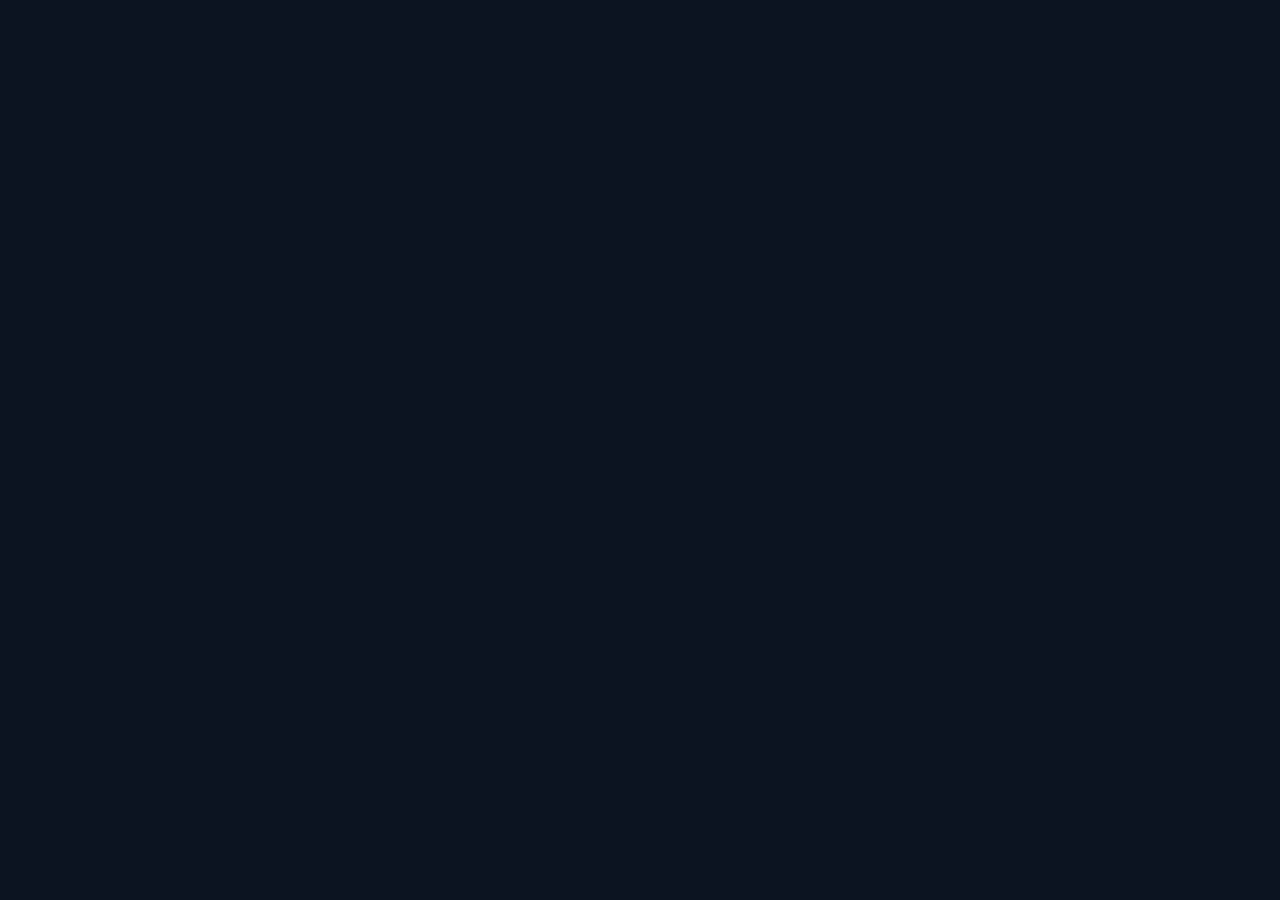
==== commit 8d8497aa: "Add files via upload" ====
--- a/index.html
+++ b/index.html
@@ -1,312 +1 @@
-<!DOCTYPE html>
-<html lang="en">
-<head>
-<!--
-THESIS: A producer's site should feel like sitting in a grading suite — the work projected large in the dark, the interface receding. Refuses the light "personal brand" one-pager with cards.
-OWN-WORLD: Near-black tungsten room (#0d0d0f), warm projector amber used only as light (kicker rule, hover glow), condensed wide-grotesque display type set like film title cards, timecode labels from the cutting room, hairline separators.
-STORY: A brand/agency decision-maker lands, immediately sees scale (17 yrs, 70+ productions), watches real work at cinema scale, scans trusted logos, reads the Kyiv→Vienna arc, and emails.
-FIRST VIEWPORT: Full-bleed hero photo, darkened; bottom-left a massive three-line title; top hairline nav; bottom-right role/location slate; primary action = "Watch the work" anchor.
-FORM: Cinematic-dark screening room, user-pinned direction (brief wins; no tournament run).
--->
-<meta charset="utf-8">
-<meta name="viewport" content="width=device-width, initial-scale=1.0">
-<title>Marian Lukan — Brand Producer, Erste Group</title>
-<meta name="description" content="Marian Lukan — Brand Producer at Erste Group, based in Vienna. 17 years in TVC / TV / Film production.">
-<link rel="preconnect" href="https://fonts.googleapis.com">
-<link rel="preconnect" href="https://fonts.gstatic.com" crossorigin>
-<link href="https://fonts.googleapis.com/css2?family=Archivo:wdth,wght@62..125,300..800&display=swap" rel="stylesheet">
-<style>
-:root{
-  --ink:#0d0d0f; --ink-2:#141416; --paper:#eceae6; --dim:#9a968f; --line:rgba(236,234,230,.14);
-  --amber:#e5a94e; --amber-dim:rgba(229,169,78,.55);
-  --pad:clamp(20px,4vw,64px);
-  --ease-out:cubic-bezier(.23,1,.32,1);
-}
-*{margin:0;padding:0;box-sizing:border-box}
-html{scroll-behavior:smooth}
-@media (prefers-reduced-motion:reduce){html{scroll-behavior:auto}}
-section,#work,#clients,#about,#contact{scroll-margin-top:64px}
-:focus-visible{outline:2px solid var(--amber);outline-offset:3px}
-body{background:var(--ink);color:var(--paper);font:300 17px/1.65 "Archivo",system-ui,sans-serif;-webkit-font-smoothing:antialiased}
-::selection{background:var(--amber);color:var(--ink)}
-img{display:block;max-width:100%}
-a{color:inherit;text-decoration:none}
-.wrap{padding-left:var(--pad);padding-right:var(--pad)}
-.display{font-variation-settings:"wdth" 118;font-weight:700;text-transform:uppercase;letter-spacing:-.015em;line-height:.92;text-wrap:balance}
-.tc{font-variation-settings:"wdth" 80;font-weight:500;font-size:12px;letter-spacing:.14em;text-transform:uppercase;color:var(--amber-dim)}
-
-/* NAV */
-nav{position:fixed;inset:0 0 auto 0;z-index:50;display:flex;align-items:center;justify-content:space-between;
-  padding:18px var(--pad);border-bottom:1px solid transparent;transition:background .4s,border-color .4s}
-nav.scrolled{background:rgba(13,13,15,.72);backdrop-filter:blur(18px) saturate(160%);-webkit-backdrop-filter:blur(18px) saturate(160%);border-color:var(--line)}
-@media (prefers-reduced-transparency:reduce){nav.scrolled{background:var(--ink);backdrop-filter:none;-webkit-backdrop-filter:none}}
-nav .logo{font-variation-settings:"wdth" 118;font-weight:700;text-transform:uppercase;letter-spacing:.02em;font-size:15px}
-nav ul{display:flex;gap:clamp(16px,3vw,40px);list-style:none}
-nav ul a{font-size:13px;letter-spacing:.1em;text-transform:uppercase;font-weight:500;color:#c9c6c0;transition:color 200ms ease}
-nav ul a:hover,nav ul a:focus-visible{color:var(--paper)}
-nav .mail{font-size:13px;letter-spacing:.1em;text-transform:uppercase;font-weight:500;color:var(--amber);transition:color 200ms ease}
-nav .mail:hover{color:var(--paper)}
-
-/* HERO */
-.hero{position:relative;min-height:100svh;display:flex;align-items:flex-end;overflow:hidden}
-.hero img{position:absolute;inset:0;width:100%;height:100%;object-fit:cover;object-position:center 30%;filter:saturate(.85) contrast(1.05)}
-@media (prefers-reduced-motion:no-preference){
-  .hero img{animation:heroZoom 2.8s cubic-bezier(.23,1,.32,1) both}
-  @keyframes heroZoom{from{transform:scale(1.07)}to{transform:scale(1)}}
-  .hero .kicker,.hero h1,.hero .cta,.hero .slate{opacity:0;transform:translateY(28px);animation:heroUp 900ms var(--ease-out) forwards}
-  .hero .kicker{animation-delay:150ms}
-  .hero h1{animation-delay:300ms}
-  .hero .cta{animation-delay:550ms}
-  .hero .slate{animation-delay:700ms}
-  @keyframes heroUp{to{opacity:1;transform:none}}
-  .kicker::before{transform-origin:left;animation:rule 700ms var(--ease-out) 250ms both}
-  @keyframes rule{from{transform:scaleX(0)}to{transform:scaleX(1)}}
-}
-.hero::after{content:"";position:absolute;inset:0;background:
-  linear-gradient(90deg,rgba(13,13,15,.85) 0%,rgba(13,13,15,.55) 45%,rgba(13,13,15,.2) 75%),
-  linear-gradient(180deg,rgba(13,13,15,.6) 0%,rgba(13,13,15,.25) 35%,rgba(13,13,15,.55) 65%,rgba(13,13,15,.96) 100%)}
-.hero-inner{position:relative;z-index:2;width:100%;display:flex;align-items:flex-end;justify-content:space-between;gap:32px;
-  padding:0 var(--pad) clamp(40px,7vh,72px)}
-.hero h1{font-size:clamp(2.4rem,6.5vw,4.4rem);max-width:18ch}
-.hero h1 em{font-style:normal;color:var(--amber)}
-.hero .slate{flex:none;text-align:right;display:flex;flex-direction:column;gap:10px;padding-bottom:8px}
-.hero .slate p{font-size:14px;color:var(--dim);letter-spacing:.06em}
-.hero .slate strong{color:var(--paper);font-weight:500}
-.kicker{display:flex;align-items:center;gap:14px;margin-bottom:22px}
-.kicker::before{content:"";width:44px;height:1px;background:var(--amber)}
-.cta{display:inline-flex;align-items:center;gap:12px;margin-top:34px;border:1px solid rgba(236,234,230,.35);
-  padding:14px 26px;font-size:13px;letter-spacing:.14em;text-transform:uppercase;font-weight:600;
-  transition:border-color 200ms ease,color 200ms ease,transform 160ms var(--ease-out)}
-.cta:hover,.cta:focus-visible{border-color:var(--amber);color:var(--amber)}
-.cta:active{transform:scale(.97)}
-.cta svg{transition:transform 250ms var(--ease-out)}
-@media (hover:hover) and (pointer:fine){.cta:hover svg{transform:translateY(4px)}}
-
-/* SECTION HEADERS */
-section{padding:clamp(80px,12vh,140px) 0}
-.sec-head{display:flex;align-items:baseline;justify-content:space-between;gap:24px;margin-bottom:clamp(36px,6vh,64px)}
-.sec-head h2{font-size:clamp(2rem,4.5vw,3.4rem)}
-.sec-head .tc{white-space:nowrap}
-
-/* WORK */
-#work{padding-top:clamp(80px,12vh,140px)}
-.feature{margin-bottom:clamp(48px,8vh,88px)}
-.frame{position:relative;aspect-ratio:16/9;background:var(--ink-2);overflow:hidden}
-@media (prefers-reduced-motion:no-preference){
-  .rv .frame{clip-path:inset(0 0 100% 0);transition:clip-path 900ms var(--ease-out);transition-delay:var(--d,0ms)}
-  .rv.in .frame{clip-path:inset(0 0 0 0)}
-}
-.frame iframe{position:absolute;inset:0;width:100%;height:100%;border:0}
-.credit{display:flex;align-items:baseline;gap:18px;padding-top:16px;border-top:1px solid var(--line);margin-top:16px;transition:border-color 250ms ease}
-@media (hover:hover) and (pointer:fine){article:hover .credit{border-color:rgba(229,169,78,.45)}}
-.credit h3{font-variation-settings:"wdth" 110;font-weight:600;font-size:19px;text-transform:uppercase;letter-spacing:.01em}
-.credit .role{font-size:12px;letter-spacing:.14em;text-transform:uppercase;color:var(--amber-dim);flex:none}
-.credit p{color:var(--dim);font-size:15px;margin-left:auto;max-width:44ch;text-align:right}
-.reel{display:grid;grid-template-columns:1fr 1fr;gap:clamp(24px,3.5vw,48px) clamp(20px,3vw,40px)}
-.reel .credit p{display:none}
-.tally{display:flex;align-items:baseline;gap:20px;justify-content:center;margin-top:clamp(56px,9vh,96px)}
-.tally strong{font-variation-settings:"wdth" 118;font-weight:700;font-size:clamp(3.4rem,7vw,5.4rem);line-height:1;color:var(--amber)}
-.tally span{color:var(--dim);font-size:15px;max-width:14ch;line-height:1.4}
-
-/* CLIENTS */
-#clients{border-top:1px solid var(--line);border-bottom:1px solid var(--line);padding:clamp(56px,9vh,90px) 0;overflow:hidden}
-.marquee-mask{overflow:hidden;-webkit-mask-image:linear-gradient(90deg,transparent,#000 8%,#000 92%,transparent);mask-image:linear-gradient(90deg,transparent,#000 8%,#000 92%,transparent)}
-.marquee{display:flex;align-items:center;gap:clamp(16px,2vw,28px);width:max-content;animation:scroll 48s linear infinite;margin-top:clamp(32px,5vh,52px)}
-.marquee:hover{animation-play-state:paused}
-.marquee img{height:34px;width:auto;box-sizing:content-box;background:#f4f2ee;padding:14px 26px;border-radius:12px;opacity:.92;transition:opacity 200ms ease}
-@media (hover:hover) and (pointer:fine){.marquee img:hover{opacity:1}}
-@keyframes scroll{to{transform:translateX(-50%)}}
-@media (prefers-reduced-motion:reduce){.marquee{animation:none;flex-wrap:wrap;width:auto;padding:0 var(--pad)}.marquee+.marquee{display:none}}
-#clients .lede{color:var(--dim);max-width:60ch;font-size:16px}
-
-/* ABOUT */
-.about-grid{display:grid;grid-template-columns:minmax(280px,5fr) 7fr;gap:clamp(36px,5vw,72px);align-items:start}
-.about-grid img{filter:saturate(.85);position:sticky;top:96px}
-.about-copy p{color:#c9c6c0;max-width:66ch;margin-bottom:1.3em;font-size:clamp(16px,1.25vw,18px)}
-.about-copy p strong{color:var(--paper);font-weight:500}
-.facts{display:grid;grid-template-columns:repeat(2,1fr);gap:0;margin-top:clamp(28px,4vh,44px);border-top:1px solid var(--line)}
-.facts div{padding:18px 0;border-bottom:1px solid var(--line)}
-.facts dt{font-size:12px;letter-spacing:.14em;text-transform:uppercase;color:var(--dim);margin-bottom:4px}
-.facts dd{font-weight:500;font-size:16px}
-
-/* CONTACT */
-#contact{padding-bottom:clamp(48px,7vh,72px)}
-#contact h2{font-size:clamp(2.6rem,7.5vw,5.4rem);max-width:14ch;margin-bottom:clamp(36px,6vh,60px)}
-#contact h2 a{color:var(--amber);transition:color .3s}
-#contact h2 a:hover{color:var(--paper)}
-.channels{display:grid;grid-template-columns:repeat(auto-fit,minmax(200px,1fr));border-top:1px solid var(--line)}
-.channels a{padding:22px 0;border-bottom:1px solid var(--line);display:flex;flex-direction:column;gap:4px}
-@media (hover:hover) and (pointer:fine){.channels a:hover .val{color:var(--amber);transform:translateX(4px)}}
-.channels a:active .val{color:var(--amber)}
-.channels .lbl{font-size:12px;letter-spacing:.14em;text-transform:uppercase;color:var(--dim)}
-.channels .val{font-weight:500;font-size:16px;overflow-wrap:anywhere;transition:color 200ms ease,transform 250ms var(--ease-out)}
-footer{display:flex;justify-content:space-between;gap:16px;padding:26px var(--pad);border-top:1px solid var(--line);color:var(--dim);font-size:13px;letter-spacing:.05em}
-
-/* REVEAL */
-.rv{opacity:1;transform:none}
-@media (prefers-reduced-motion:no-preference){
-  .rv{opacity:0;transform:translateY(22px);transition:opacity 700ms var(--ease-out),transform 700ms var(--ease-out);transition-delay:var(--d,0ms)}
-  .rv.in{opacity:1;transform:none}
-  .reel article:nth-child(even){--d:70ms}
-}
-
-@media (max-width:860px){
-  nav ul{display:none}
-  .hero-inner{flex-direction:column;align-items:flex-start}
-  .hero .slate{text-align:left}
-  .reel{grid-template-columns:1fr}
-  .about-grid{grid-template-columns:1fr}
-  .about-grid img{position:static;max-height:60vh;width:100%;object-fit:cover}
-  .credit p{display:none}
-  .sec-head{flex-direction:column;gap:8px}
-}
-</style>
-</head>
-<body>
-
-<nav id="nav" aria-label="Main">
-  <a class="logo" href="#top">Marian&nbsp;Lukan</a>
-  <ul>
-    <li><a href="#work">Work</a></li>
-    <li><a href="#clients">Clients</a></li>
-    <li><a href="#about">About</a></li>
-  </ul>
-  <a class="mail" href="#contact">Say hello</a>
-</nav>
-
-<header class="hero" id="top">
-  <img src="https://www.marianlukan.com/hero-photo.jpg" alt="Marian Lukan reviewing a script on set" fetchpriority="high">
-  <div class="hero-inner">
-    <div>
-      <p class="kicker tc">Brand Producer · Erste Group · Vienna</p>
-      <h1 class="display">17 years of TVC, TV, film &amp; photo. Now shaping <em>brand storytelling</em> at Erste Group.</h1>
-      <a class="cta" href="#work">Watch the work
-        <svg width="14" height="14" viewBox="0 0 14 14" fill="none" aria-hidden="true"><path d="M7 1v11M2.5 7.5 7 12l4.5-4.5" stroke="currentColor" stroke-width="1.5"/></svg>
-      </a>
-    </div>
-    <div class="slate">
-      <p>Full-cycle · Austria &amp; Ukraine</p>
-      <p>Photo production · Social content</p>
-      <p>EN · DE · UA · RU</p>
-    </div>
-  </div>
-</header>
-
-<main>
-<section id="work" class="wrap">
-  <div class="sec-head rv">
-    <h2 class="display">Selected work</h2>
-    <span class="tc">Reel · 2022–2026</span>
-  </div>
-
-  <article class="feature rv">
-    <div class="frame"><iframe src="https://player.mux.com/1PFDBpw4gl4MiMhvksRnbScwiLF2sbvMvujB1lGki00c" title="FCIO — Chemistry" allowfullscreen allow="fullscreen; encrypted-media" loading="lazy"></iframe></div>
-    <div class="credit">
-      <span class="role">Producer</span>
-      <h3>FCIO — Chemistry</h3>
-      <p>Connecting fashion, healthcare and sustainable energy through the story of the chemical industry.</p>
-    </div>
-  </article>
-
-  <div class="reel">
-    <article class="rv">
-      <div class="frame"><iframe src="https://player.mux.com/k1AJqGoQWpnnZ2V9f7DpNWNJu8uR3l8ZRgJyru81NOQ" title="KELLYs Streetfood" allowfullscreen allow="fullscreen; encrypted-media" loading="lazy"></iframe></div>
-      <div class="credit"><span class="role">Producer</span><h3>KELLYs Streetfood</h3></div>
-    </article>
-    <article class="rv">
-      <div class="frame"><iframe src="https://player.mux.com/6u01DL102PlCBa2Q1XRJVNSiy5EalAFyDQY02T3IYZUSoA" title="StarGames" allowfullscreen allow="fullscreen; encrypted-media" loading="lazy"></iframe></div>
-      <div class="credit"><span class="role">Producer</span><h3>StarGames</h3></div>
-    </article>
-    <article class="rv">
-      <div class="frame"><iframe src="https://player.mux.com/UyHeIbfVpnhSvrEz3S99fxXxAvysOR9lveCeYgG7g5E" title="Erste Bank — AIpprenticeship" allowfullscreen allow="fullscreen; encrypted-media" loading="lazy"></iframe></div>
-      <div class="credit"><span class="role">Producer</span><h3>Erste Bank — "AIpprenticeship"</h3></div>
-    </article>
-    <article class="rv">
-      <div class="frame"><iframe src="https://player.vimeo.com/video/1184769369" title="Wörthersee — Roboter" allowfullscreen allow="fullscreen; encrypted-media" loading="lazy"></iframe></div>
-      <div class="credit"><span class="role">Producer</span><h3>Wörthersee — "Roboter"</h3></div>
-    </article>
-    <article class="rv">
-      <div class="frame"><iframe src="https://player.vimeo.com/video/818875977" title="Post — Zusammenbringen" allowfullscreen allow="fullscreen; encrypted-media" loading="lazy"></iframe></div>
-      <div class="credit"><span class="role">Producer</span><h3>Post — "Zusammenbringen"</h3></div>
-    </article>
-    <article class="rv">
-      <div class="frame"><iframe src="https://player.vimeo.com/video/1120310630" title="Erste Group — Employer Branding" allowfullscreen allow="fullscreen; encrypted-media" loading="lazy"></iframe></div>
-      <div class="credit"><span class="role">Producer</span><h3>Erste Group — Employer Branding</h3></div>
-    </article>
-  </div>
-
-  <div class="tally rv">
-    <strong id="count" data-target="70">0+</strong>
-    <span>productions delivered, 2022–2026</span>
-  </div>
-</section>
-
-<section id="clients">
-  <div class="wrap rv">
-    <div class="sec-head" style="margin-bottom:20px">
-      <h2 class="display">Trusted by</h2>
-    </div>
-    <p class="lede">Four years of full-cycle production in Vienna — working directly with brands and alongside the city's leading advertising agencies.</p>
-  </div>
-  <div class="marquee-mask"><div class="marquee" aria-hidden="true">
-    <img src="https://www.marianlukan.com/asics.png" alt=""><img src="https://www.marianlukan.com/erste.png" alt=""><img src="https://www.marianlukan.com/spar.png" alt=""><img src="https://www.marianlukan.com/billa.png" alt=""><img src="https://www.marianlukan.com/ikea.png" alt=""><img src="https://www.marianlukan.com/audi.png" alt=""><img src="https://www.marianlukan.com/siemens.png" alt=""><img src="https://www.marianlukan.com/takeda.png" alt=""><img src="https://www.marianlukan.com/post.png" alt=""><img src="https://www.marianlukan.com/zurich.png" alt=""><img src="https://www.marianlukan.com/magenta.png" alt=""><img src="https://www.marianlukan.com/penny.png" alt=""><img src="https://www.marianlukan.com/rewe.png" alt=""><img src="https://www.marianlukan.com/volksbank.png" alt=""><img src="https://www.marianlukan.com/interspar.png" alt=""><img src="https://www.marianlukan.com/puls4.png" alt=""><img src="https://www.marianlukan.com/gardena.png" alt=""><img src="https://www.marianlukan.com/einhell.png" alt=""><img src="https://www.marianlukan.com/stargames.png" alt=""><img src="https://www.marianlukan.com/kellys.png" alt=""><img src="https://www.marianlukan.com/solarwatt.png" alt="">
-    <img src="https://www.marianlukan.com/asics.png" alt=""><img src="https://www.marianlukan.com/erste.png" alt=""><img src="https://www.marianlukan.com/spar.png" alt=""><img src="https://www.marianlukan.com/billa.png" alt=""><img src="https://www.marianlukan.com/ikea.png" alt=""><img src="https://www.marianlukan.com/audi.png" alt=""><img src="https://www.marianlukan.com/siemens.png" alt=""><img src="https://www.marianlukan.com/takeda.png" alt=""><img src="https://www.marianlukan.com/post.png" alt=""><img src="https://www.marianlukan.com/zurich.png" alt=""><img src="https://www.marianlukan.com/magenta.png" alt=""><img src="https://www.marianlukan.com/penny.png" alt=""><img src="https://www.marianlukan.com/rewe.png" alt=""><img src="https://www.marianlukan.com/volksbank.png" alt=""><img src="https://www.marianlukan.com/interspar.png" alt=""><img src="https://www.marianlukan.com/puls4.png" alt=""><img src="https://www.marianlukan.com/gardena.png" alt=""><img src="https://www.marianlukan.com/einhell.png" alt=""><img src="https://www.marianlukan.com/stargames.png" alt=""><img src="https://www.marianlukan.com/kellys.png" alt=""><img src="https://www.marianlukan.com/solarwatt.png" alt="">
-  </div></div>
-</section>
-
-<section id="about" class="wrap">
-  <div class="sec-head rv">
-    <h2 class="display">Kyiv → Vienna</h2>
-  </div>
-  <div class="about-grid">
-    <img class="rv" src="https://www.marianlukan.com/about-photo.jpg" alt="Marian Lukan on set" loading="lazy">
-    <div class="about-copy rv">
-      <p><strong>Producer with 17 years across commercial, television and film</strong> in Austria and Ukraine. Based in Vienna since 2022, running full-cycle commercial video production — 70+ productions for brands and agencies, in close collaboration with Vienna's leading advertising agencies.</p>
-      <p>Before Vienna, a 13-year career in Kyiv: leading production at GVARDIYA Production House, running post-production for INTER's flagship social TV show, executive-producing feature films, and — for six years — producing entertainment and news formats across 1+1, ICTV, INTER, Pilot Studio and MTV Ukraine, including "I Am President," "National Star" and "Podrobnosti nedeli." Also served as Head of Department at the Ukrainian State Film Agency, overseeing national film funding and Ukraine's EURIMAGES membership application.</p>
-      <p>Now <strong>Brand Producer at Erste Group</strong>, bringing that production experience in-house to lead the brand's own storytelling.</p>
-      <dl class="facts">
-        <div><dt>Based in</dt><dd>Vienna, Austria</dd></div>
-        <div><dt>Experience</dt><dd>17+ years</dd></div>
-        <div><dt>Status</dt><dd>Brand Producer @ Erste Group</dd></div>
-        <div><dt>Languages</dt><dd>EN · DE · UA · RU</dd></div>
-      </dl>
-    </div>
-  </div>
-</section>
-
-<section id="contact" class="wrap">
-  <h2 class="display rv">Say hello — <a href="mailto:ml7480048@gmail.com">let's connect.</a></h2>
-  <div class="channels rv">
-    <a href="mailto:ml7480048@gmail.com"><span class="lbl">Email</span><span class="val">ml7480048@gmail.com</span></a>
-    <a href="tel:+436609520310"><span class="lbl">Phone</span><span class="val">+43 660 9520310</span></a>
-    <a href="https://www.linkedin.com/in/marian-lukan-68a03b15/" target="_blank" rel="noopener"><span class="lbl">LinkedIn</span><span class="val">marian-lukan</span></a>
-    <a href="https://www.instagram.com/marianlukan/" target="_blank" rel="noopener"><span class="lbl">Instagram</span><span class="val">@marianlukan</span></a>
-  </div>
-</section>
-</main>
-
-<footer>
-  <span>© 2026 Marian Lukan</span>
-  <span>Vienna, Austria</span>
-</footer>
-
-<script>
-const nav=document.getElementById('nav');
-addEventListener('scroll',()=>nav.classList.toggle('scrolled',scrollY>40),{passive:true});
-const io=new IntersectionObserver(es=>es.forEach(e=>{if(e.isIntersecting){e.target.classList.add('in');io.unobserve(e.target)}}),{threshold:.12});
-document.querySelectorAll('.rv').forEach(el=>io.observe(el));
-/* count-up 0 → 70 when tally enters view */
-const count=document.getElementById('count');
-const reduce=matchMedia('(prefers-reduced-motion: reduce)').matches;
-const cio=new IntersectionObserver(es=>{if(!es[0].isIntersecting)return;cio.disconnect();
-  const target=+count.dataset.target;
-  if(reduce){count.textContent=target+'+';return}
-  const t0=performance.now(),dur=1400;
-  (function tick(t){const p=Math.min((t-t0)/dur,1),e=1-Math.pow(1-p,4);
-    count.textContent=Math.round(e*target)+'+';
-    if(p<1)requestAnimationFrame(tick)})(t0);
-},{threshold:.6});
-cio.observe(count);
-</script>
-</body>
-</html>
+<!DOCTYPE html><html lang="en" data-theme="default-dark" style="color-scheme:dark"><head><meta charSet="utf-8"/><meta name="viewport" content="width=device-width, initial-scale=1"/><link rel="preload" as="image" href="/assets/asics.png"/><link rel="preload" as="image" href="/assets/erste.png"/><link rel="preload" as="image" href="/assets/spar.png"/><link rel="preload" as="image" href="/assets/billa.png"/><link rel="preload" as="image" href="/assets/ikea.png"/><link rel="preload" as="image" href="/assets/audi.png"/><link rel="preload" as="image" href="/assets/siemens.png"/><link rel="preload" as="image" href="/assets/takeda.png"/><link rel="preload" as="image" href="/assets/post.png"/><link rel="preload" as="image" href="/assets/zurich.png"/><link rel="stylesheet" href="https://fonts.googleapis.com/css2?family=Geist:wght@400;500;600&amp;family=Geist+Mono:wght@400;500&amp;display=swap" data-precedence="default"/><link rel="stylesheet" href="/assets/styles-DfDC_wl2.css" data-precedence="default"/><link rel="stylesheet" href="/assets/routes-CNXtvISG.css" data-precedence="default"/><link rel="preload" as="image" href="/assets/magenta.png"/><link rel="preload" as="image" href="/assets/penny.png"/><link rel="preload" as="image" href="/assets/rewe.png"/><link rel="preload" as="image" href="/assets/volksbank.png"/><link rel="preload" as="image" href="/assets/interspar.png"/><link rel="preload" as="image" href="/assets/puls4.png"/><link rel="preload" as="image" href="/assets/gardena.png"/><link rel="preload" as="image" href="/assets/einhell.png"/><link rel="preload" as="image" href="/assets/stargames.png"/><link rel="preload" as="image" href="/assets/kellys.png"/><link rel="preload" as="image" href="/assets/solarwatt.png"/><title>Marian Lukan, Brand Producer</title><meta name="description" content="Brand Producer at Erste Group. 17 years producing commercials, television and film in Vienna and Kyiv."/><meta name="author" content="Marian Lukan"/><meta property="og:title" content="Marian Lukan, Brand Producer"/><meta property="og:description" content="Brand Producer at Erste Group. 17 years producing commercials, television and film in Vienna and Kyiv."/><meta property="og:type" content="website"/><meta name="twitter:card" content="summary_large_image"/><meta property="og:image" content="/assets/og.jpg"/><meta name="twitter:image" content="/assets/og.jpg"/><link rel="modulepreload" href="/assets/index-9xMvT4Rb.js"/><link rel="modulepreload" href="/assets/routes-CAmfuv59.js"/><link rel="preconnect" href="https://fonts.googleapis.com"/><link rel="preconnect" href="https://fonts.gstatic.com" crossorigin="anonymous"/><link rel="icon" href="/favicon.svg"/></head><body class="site-body"><!--$--><header class="site-nav"><a class="site-nav__logo" href="#top">Marian Lukan</a><nav class="site-nav__links" aria-label="Main"><a href="#work">Work</a><a href="#clients">Clients</a><a href="#about">About</a></nav><a class="nav-hello" href="#contact">Say hello</a></header><main id="top"><section class="scroll-scrub" style="--ss-accent:#E5484D;--ss-bg:#0C1622;--ss-ink:#ECEEF1;--ss-muted:#93A0AF"><div class="scroll-scrub__stage"><div aria-hidden="true" class="scroll-scrub__media"><figure class="scroll-scrub__layer scroll-scrub__layer--scene" data-scroll-scrub-layer="" style="--ss-mobile-position:50% 50%;--ss-object-position:50% 50%"><picture class="scroll-scrub__picture"><source media="(hover: none) and (pointer: coarse), (max-width: 860px)" srcSet="/assets/scene-01-mobile-poster.jpg"/><img alt="" class="scroll-scrub__poster" decoding="async" fetchPriority="high" loading="eager" src="/assets/scene-01-poster.jpg"/></picture></figure><figure class="scroll-scrub__layer scroll-scrub__layer--scene" data-scroll-scrub-layer="" style="--ss-mobile-position:50% 50%;--ss-object-position:50% 50%"><picture class="scroll-scrub__picture"><source media="(hover: none) and (pointer: coarse), (max-width: 860px)" srcSet="/assets/scene-02-mobile-poster.jpg"/><img alt="" class="scroll-scrub__poster" decoding="async" fetchPriority="auto" loading="lazy" src="/assets/scene-02-poster.jpg"/></picture></figure><figure class="scroll-scrub__layer scroll-scrub__layer--scene" data-scroll-scrub-layer="" style="--ss-mobile-position:50% 50%;--ss-object-position:50% 50%"><picture class="scroll-scrub__picture"><source media="(hover: none) and (pointer: coarse), (max-width: 860px)" srcSet="/assets/scene-03-mobile-poster.jpg"/><img alt="" class="scroll-scrub__poster" decoding="async" fetchPriority="auto" loading="lazy" src="/assets/scene-03-poster.jpg"/></picture></figure><figure class="scroll-scrub__layer scroll-scrub__layer--scene" data-scroll-scrub-layer="" style="--ss-mobile-position:50% 50%;--ss-object-position:50% 50%"><picture class="scroll-scrub__picture"><source media="(hover: none) and (pointer: coarse), (max-width: 860px)" srcSet="/assets/scene-04-mobile-poster.jpg"/><img alt="" class="scroll-scrub__poster" decoding="async" fetchPriority="auto" loading="lazy" src="/assets/scene-04-poster.jpg"/></picture></figure></div><div aria-hidden="true" class="scroll-scrub__progress"><span></span></div><nav aria-label="Scroll chapters" class="scroll-scrub__route"><button aria-current="step" class="scroll-scrub__route-button" type="button"><span>Intro</span></button><button class="scroll-scrub__route-button" type="button"><span>Craft</span></button><button class="scroll-scrub__route-button" type="button"><span>Vienna</span></button><button class="scroll-scrub__route-button" type="button"><span>Now</span></button></nav></div><div class="scroll-scrub__story"><article class="scroll-scrub__chapter" data-align="left" data-scroll-scrub-band="" id="intro" style="min-height:140dvh"><div class="scroll-scrub__chapter-pin"><div class="scroll-scrub__copy"><p class="scroll-scrub__kicker">Brand Producer at Erste Group</p><h1 class="scroll-scrub__title">Marian Lukan</h1><p class="scroll-scrub__body">Seventeen years producing commercials, television and film. Kyiv first, Vienna since 2022.</p></div></div></article><article class="scroll-scrub__chapter" data-align="right" data-scroll-scrub-band="" id="craft" style="min-height:140dvh"><div class="scroll-scrub__chapter-pin"><div class="scroll-scrub__copy"><h2 class="scroll-scrub__title">Full cycle, every time</h2><p class="scroll-scrub__body">From first brief to final delivery: budgets, crews, locations and post for brands and agencies.</p><ul class="scroll-scrub__tags"><li>TVC</li><li>TV</li><li>Film</li><li>Photo</li></ul></div></div></article><article class="scroll-scrub__chapter" data-align="left" data-scroll-scrub-band="" id="vienna" style="min-height:140dvh"><div class="scroll-scrub__chapter-pin"><div class="scroll-scrub__copy"><h2 class="scroll-scrub__title">70+ productions in four years</h2><p class="scroll-scrub__body">Commercial work for ASICS, IKEA, Audi, SPAR, Österreichische Post and Erste, alongside the city&#x27;s leading agencies.</p></div></div></article><article class="scroll-scrub__chapter" data-align="right" data-scroll-scrub-band="" id="now" style="min-height:140dvh"><div class="scroll-scrub__chapter-pin"><div class="scroll-scrub__copy"><h2 class="scroll-scrub__title">Now on the brand side</h2><p class="scroll-scrub__body">At Erste Group, bringing production in-house to shape the brand&#x27;s own storytelling.</p><div class="scroll-scrub__actions"><a class="cta-watch" href="#work">Watch the work<span aria-hidden="true">↓</span></a></div></div></div></article></div></section><section id="work" class="sec"><h2 class="sec__title">Selected work</h2><article class="work-feature"><div class="frame"><iframe src="https://player.mux.com/1PFDBpw4gl4MiMhvksRnbScwiLF2sbvMvujB1lGki00c" title="FCIO: Chemistry" loading="lazy" allow="fullscreen; encrypted-media; picture-in-picture" allowFullScreen=""></iframe></div><div class="credit credit--feature"><h3>FCIO: Chemistry</h3><p>Fashion, healthcare and clean energy, told through the chemical industry.</p></div></article><div class="work-grid"><article><div class="frame"><iframe src="https://player.mux.com/k1AJqGoQWpnnZ2V9f7DpNWNJu8uR3l8ZRgJyru81NOQ" title="KELLYs Streetfood" loading="lazy" allow="fullscreen; encrypted-media; picture-in-picture" allowFullScreen=""></iframe></div><div class="credit"><h3>KELLYs Streetfood</h3><span>Commercial</span></div></article><article><div class="frame"><iframe src="https://player.mux.com/6u01DL102PlCBa2Q1XRJVNSiy5EalAFyDQY02T3IYZUSoA" title="StarGames" loading="lazy" allow="fullscreen; encrypted-media; picture-in-picture" allowFullScreen=""></iframe></div><div class="credit"><h3>StarGames</h3><span>Campaign</span></div></article><article><div class="frame"><iframe src="https://player.mux.com/UyHeIbfVpnhSvrEz3S99fxXxAvysOR9lveCeYgG7g5E" title="Erste Bank: AIpprenticeship" loading="lazy" allow="fullscreen; encrypted-media; picture-in-picture" allowFullScreen=""></iframe></div><div class="credit"><h3>Erste Bank: AIpprenticeship</h3><span>Campaign</span></div></article><article><div class="frame"><iframe src="https://player.vimeo.com/video/1184769369" title="Wörthersee: Roboter" loading="lazy" allow="fullscreen; encrypted-media; picture-in-picture" allowFullScreen=""></iframe></div><div class="credit"><h3>Wörthersee: Roboter</h3><span>Commercial</span></div></article><article><div class="frame"><iframe src="https://player.vimeo.com/video/818875977" title="Post: Zusammenbringen" loading="lazy" allow="fullscreen; encrypted-media; picture-in-picture" allowFullScreen=""></iframe></div><div class="credit"><h3>Post: Zusammenbringen</h3><span>Image film</span></div></article><article><div class="frame"><iframe src="https://player.vimeo.com/video/1120310630" title="Erste Group: Employer Branding" loading="lazy" allow="fullscreen; encrypted-media; picture-in-picture" allowFullScreen=""></iframe></div><div class="credit"><h3>Erste Group: Employer Branding</h3><span>Employer brand</span></div></article></div></section><section id="clients" class="clients"><div class="clients__head"><h2 class="sec__title sec__title--tight">Trusted by</h2><p class="clients__lede">Four years of full-cycle production in Vienna, working directly with brands and alongside the city&#x27;s leading advertising agencies.</p></div><div class="marquee-mask"><div class="marquee" aria-hidden="true"><img src="/assets/asics.png" alt=""/><img src="/assets/erste.png" alt=""/><img src="/assets/spar.png" alt=""/><img src="/assets/billa.png" alt=""/><img src="/assets/ikea.png" alt=""/><img src="/assets/audi.png" alt=""/><img src="/assets/siemens.png" alt=""/><img src="/assets/takeda.png" alt=""/><img src="/assets/post.png" alt=""/><img src="/assets/zurich.png" alt=""/><img src="/assets/magenta.png" alt=""/><img src="/assets/penny.png" alt=""/><img src="/assets/rewe.png" alt=""/><img src="/assets/volksbank.png" alt=""/><img src="/assets/interspar.png" alt=""/><img src="/assets/puls4.png" alt=""/><img src="/assets/gardena.png" alt=""/><img src="/assets/einhell.png" alt=""/><img src="/assets/stargames.png" alt=""/><img src="/assets/kellys.png" alt=""/><img src="/assets/solarwatt.png" alt=""/><img src="/assets/asics.png" alt=""/><img src="/assets/erste.png" alt=""/><img src="/assets/spar.png" alt=""/><img src="/assets/billa.png" alt=""/><img src="/assets/ikea.png" alt=""/><img src="/assets/audi.png" alt=""/><img src="/assets/siemens.png" alt=""/><img src="/assets/takeda.png" alt=""/><img src="/assets/post.png" alt=""/><img src="/assets/zurich.png" alt=""/><img src="/assets/magenta.png" alt=""/><img src="/assets/penny.png" alt=""/><img src="/assets/rewe.png" alt=""/><img src="/assets/volksbank.png" alt=""/><img src="/assets/interspar.png" alt=""/><img src="/assets/puls4.png" alt=""/><img src="/assets/gardena.png" alt=""/><img src="/assets/einhell.png" alt=""/><img src="/assets/stargames.png" alt=""/><img src="/assets/kellys.png" alt=""/><img src="/assets/solarwatt.png" alt=""/></div></div><p class="sr-only">Clients include ASICS, Erste Bank, SPAR, BILLA, IKEA, Audi, Siemens and Österreichische Post.</p></section><section id="about" class="sec"><h2 class="sec__title">Kyiv → Vienna</h2><div class="about"><img src="/assets/about.jpg" alt="Marian Lukan on set" loading="lazy"/><div><p><strong>Producer with 17 years across commercial, television and film</strong> in Austria and Ukraine. Based in Vienna since 2022, running full-cycle commercial production: 70+ productions for brands and agencies.</p><p>Before Vienna, a 13-year career in Kyiv: leading production at GVARDIYA Production House, running post-production for INTER&#x27;s flagship social TV show, executive-producing feature films, and producing entertainment and news formats across 1+1, ICTV, INTER, Pilot Studio and MTV Ukraine. Also Head of Department at the Ukrainian State Film Agency, overseeing national film funding and Ukraine&#x27;s EURIMAGES membership application.</p><p>Now <strong>Brand Producer at Erste Group</strong>, bringing that experience in-house to lead the brand&#x27;s own storytelling.</p><dl class="facts"><div><dt>Based in</dt><dd>Vienna, Austria</dd></div><div><dt>Experience</dt><dd>17+ years</dd></div><div><dt>Role</dt><dd>Brand Producer, Erste Group</dd></div><div><dt>Languages</dt><dd>EN · DE · UA · RU</dd></div></dl></div></div></section><section id="contact" class="sec contact"><h2 class="contact__title">Say hello.<br/><a class="contact-mail" href="mailto:ml7480048@gmail.com">ml7480048@gmail.com</a></h2><div class="channels"><a href="tel:+436609520310"><span class="lbl">Phone</span><span class="val">+43 660 9520310</span></a><a href="https://www.linkedin.com/in/marian-lukan-68a03b15/" target="_blank" rel="noopener noreferrer"><span class="lbl">LinkedIn</span><span class="val">marian-lukan</span></a><a href="https://www.instagram.com/marianlukan/" target="_blank" rel="noopener noreferrer"><span class="lbl">Instagram</span><span class="val">@marianlukan</span></a></div></section></main><footer class="site-footer"><span>© 2026 Marian Lukan</span><span>Vienna, Austria</span></footer><!--/$--><script class="$tsr" id="$tsr-stream-barrier">(self.$R=self.$R||{})["tsr"]=[];self.$_TSR={h(){this.hydrated=!0,this.c()},e(){this.streamEnded=!0,this.c()},c(){this.hydrated&&this.streamEnded&&(delete self.$_TSR,delete self.$R.tsr)},p(e){this.initialized?e():this.buffer.push(e)},buffer:[]};$_TSR.router=($R=>$R[0]={manifest:$R[1]={routes:$R[2]={__root__:$R[3]={preloads:$R[4]=["/assets/index-9xMvT4Rb.js"],scripts:$R[5]=[$R[6]={attrs:$R[7]={type:"module",async:!0,src:"/assets/index-9xMvT4Rb.js"}}]},"/":$R[8]={preloads:$R[9]=["/assets/routes-CAmfuv59.js"],css:$R[10]=["/assets/routes-CNXtvISG.css"]}}},matches:$R[11]=[$R[12]={i:"__root__ ",u:1792141188952,s:"success",ssr:!0},$R[13]={i:"  ",u:1792141188952,s:"success",ssr:!0}],lastMatchId:"  "})($R["tsr"]);$_TSR.e();document.currentScript.remove()</script><script type="module" async="" src="/assets/index-9xMvT4Rb.js"></script></body></html>
--- a/assets/routes-CNXtvISG.css
+++ b/assets/routes-CNXtvISG.css
@@ -0,0 +1 @@
+.scroll-scrub{--ss-progress:0;isolation:isolate;color:var(--ss-ink);background:var(--ss-bg);position:relative}.scroll-scrub__stage{z-index:0;background:var(--ss-bg);width:100%;height:100dvh;position:sticky;top:0;overflow:hidden}.scroll-scrub__media,.scroll-scrub__layer,.scroll-scrub__picture,.scroll-scrub__poster,.scroll-scrub__video{width:100%;height:100%;position:absolute;inset:0}.scroll-scrub__media{z-index:0}.scroll-scrub__layer{opacity:0;will-change:opacity;margin:0;overflow:hidden}.scroll-scrub__layer:first-child{opacity:1}.scroll-scrub__poster,.scroll-scrub__video{object-fit:cover;object-position:var(--ss-object-position);display:block}.scroll-scrub__poster{z-index:0}.scroll-scrub__video{z-index:1}.scroll-scrub__layer[data-video-painted=true] .scroll-scrub__poster{visibility:hidden}.scroll-scrub__progress{z-index:5;background:color-mix(in srgb, var(--ss-ink) 14%, transparent);pointer-events:none;height:2px;position:absolute;top:0;left:0;right:0}.scroll-scrub__progress span{background:var(--ss-accent);width:100%;height:100%;transform:scaleX(var(--ss-progress));transform-origin:0;display:block}.scroll-scrub__route{z-index:6;pointer-events:auto;justify-content:flex-end;gap:.25rem;display:flex;position:absolute;top:clamp(1rem,3vw,2rem);left:clamp(1rem,4vw,4rem);right:clamp(1rem,4vw,4rem)}.scroll-scrub__route-button{min-height:2.75rem;color:var(--ss-muted);font:inherit;cursor:pointer;background:0 0;border:0;padding:.65rem .9rem}.scroll-scrub__route-button:hover,.scroll-scrub__route-button[aria-current=step]{color:var(--ss-ink)}.scroll-scrub__route-button[aria-current=step]{text-decoration:underline;-webkit-text-decoration-color:var(--ss-accent);text-decoration-color:var(--ss-accent);text-underline-offset:.3em;text-decoration-thickness:.15em}.scroll-scrub__route-button:focus-visible{outline:2px solid var(--ss-accent);outline-offset:3px}.scroll-scrub__story{z-index:3;pointer-events:none;margin-top:-100dvh;position:relative}.scroll-scrub__chapter,.scroll-scrub__connector-band{position:relative}.scroll-scrub__chapter-pin{pointer-events:none;align-items:center;min-height:100dvh;padding:clamp(5rem,9vw,8rem) clamp(1.25rem,6vw,6rem);display:flex;position:sticky;top:0}.scroll-scrub__chapter[data-align=right] .scroll-scrub__chapter-pin{justify-content:flex-end}.scroll-scrub__copy{pointer-events:auto;width:min(40rem,48vw);position:relative}.scroll-scrub__copy:before{z-index:-1;content:"";background:radial-gradient(ellipse at center, color-mix(in srgb, var(--ss-bg) 88%, transparent) 0%, color-mix(in srgb, var(--ss-bg) 58%, transparent) 52%, transparent 76%);pointer-events:none;position:absolute;inset:-3rem -5rem}.scroll-scrub__kicker{max-width:30ch;color:var(--ss-accent);letter-spacing:.12em;text-transform:uppercase;margin:0 0 1rem;font-size:.8rem;font-weight:700}.scroll-scrub__title{max-width:13ch;color:var(--ss-ink);font:inherit;letter-spacing:-.045em;text-wrap:balance;margin:0;font-size:clamp(2.75rem,6vw,6.75rem);font-weight:700;line-height:.94}.scroll-scrub__body{max-width:42ch;color:var(--ss-muted);margin:1.5rem 0 0;font-size:clamp(1rem,1.35vw,1.2rem);line-height:1.55}.scroll-scrub__tags{flex-wrap:wrap;gap:.55rem;margin:1.5rem 0 0;padding:0;list-style:none;display:flex}.scroll-scrub__tags li{border:1px solid color-mix(in srgb, var(--ss-ink) 20%, transparent);color:var(--ss-ink);padding:.45rem .7rem;font-size:.82rem}.scroll-scrub__actions{flex-wrap:wrap;gap:.75rem;margin-top:2rem;display:flex}@media (width<=860px){.scroll-scrub__poster,.scroll-scrub__video{object-position:var(--ss-mobile-position)}.scroll-scrub__route{right:max(.75rem, env(safe-area-inset-right));left:max(.75rem, env(safe-area-inset-left));overscroll-behavior-x:contain;scrollbar-width:thin;justify-content:flex-start;overflow-x:auto}.scroll-scrub__route-button{flex:none}.scroll-scrub__chapter-pin,.scroll-scrub__chapter[data-align=right] .scroll-scrub__chapter-pin{padding:6.5rem max(1.25rem, env(safe-area-inset-right)) calc(4rem + env(safe-area-inset-bottom)) max(1.25rem, env(safe-area-inset-left));justify-content:flex-start;align-items:flex-end}.scroll-scrub__copy{width:min(100%,36rem)}.scroll-scrub__copy:before{background:linear-gradient(to top, var(--ss-bg) 0%, color-mix(in srgb, var(--ss-bg) 82%, transparent) 58%, transparent 100%);inset:-3rem -2rem}.scroll-scrub__title{max-width:14ch;font-size:clamp(2.3rem,11vw,4.5rem)}}@media (prefers-reduced-motion:reduce){.scroll-scrub__chapter{min-height:100dvh!important}.scroll-scrub__connector-band{display:none}.scroll-scrub__progress span{transition:none}}
